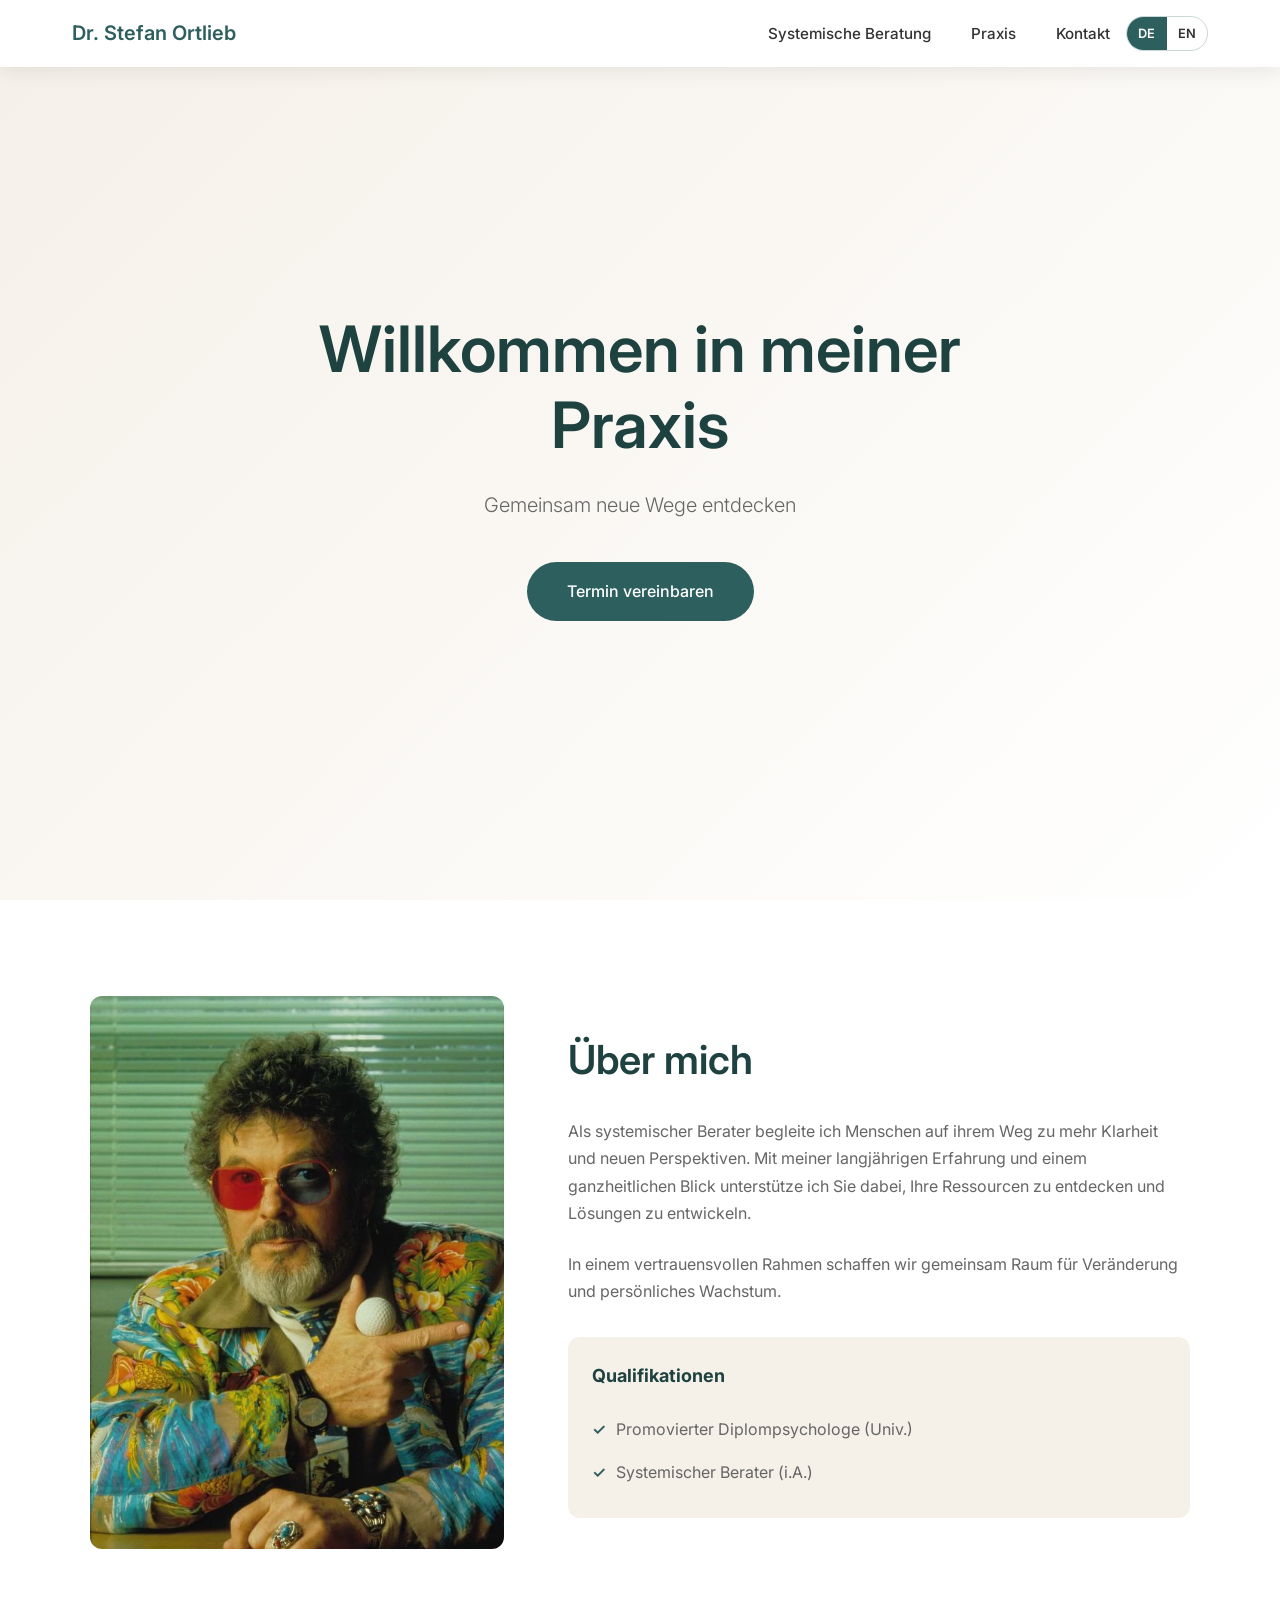
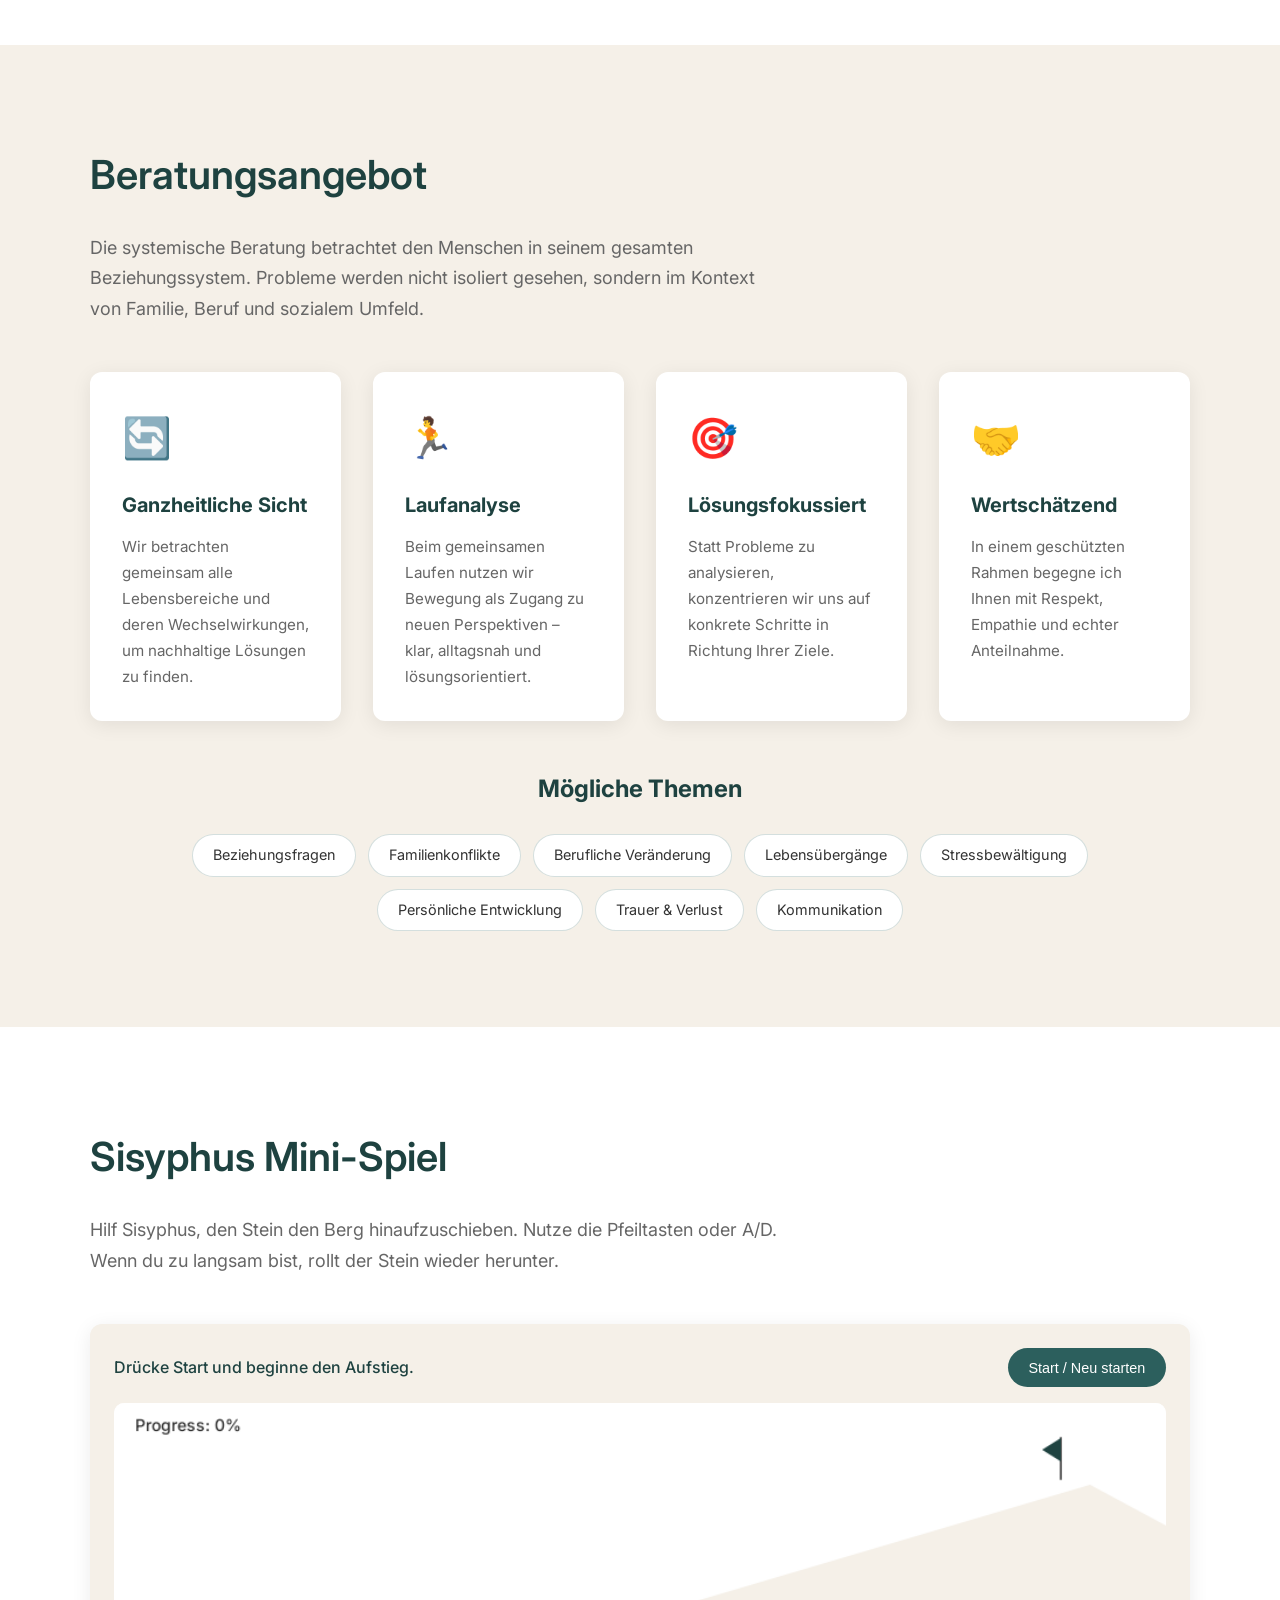
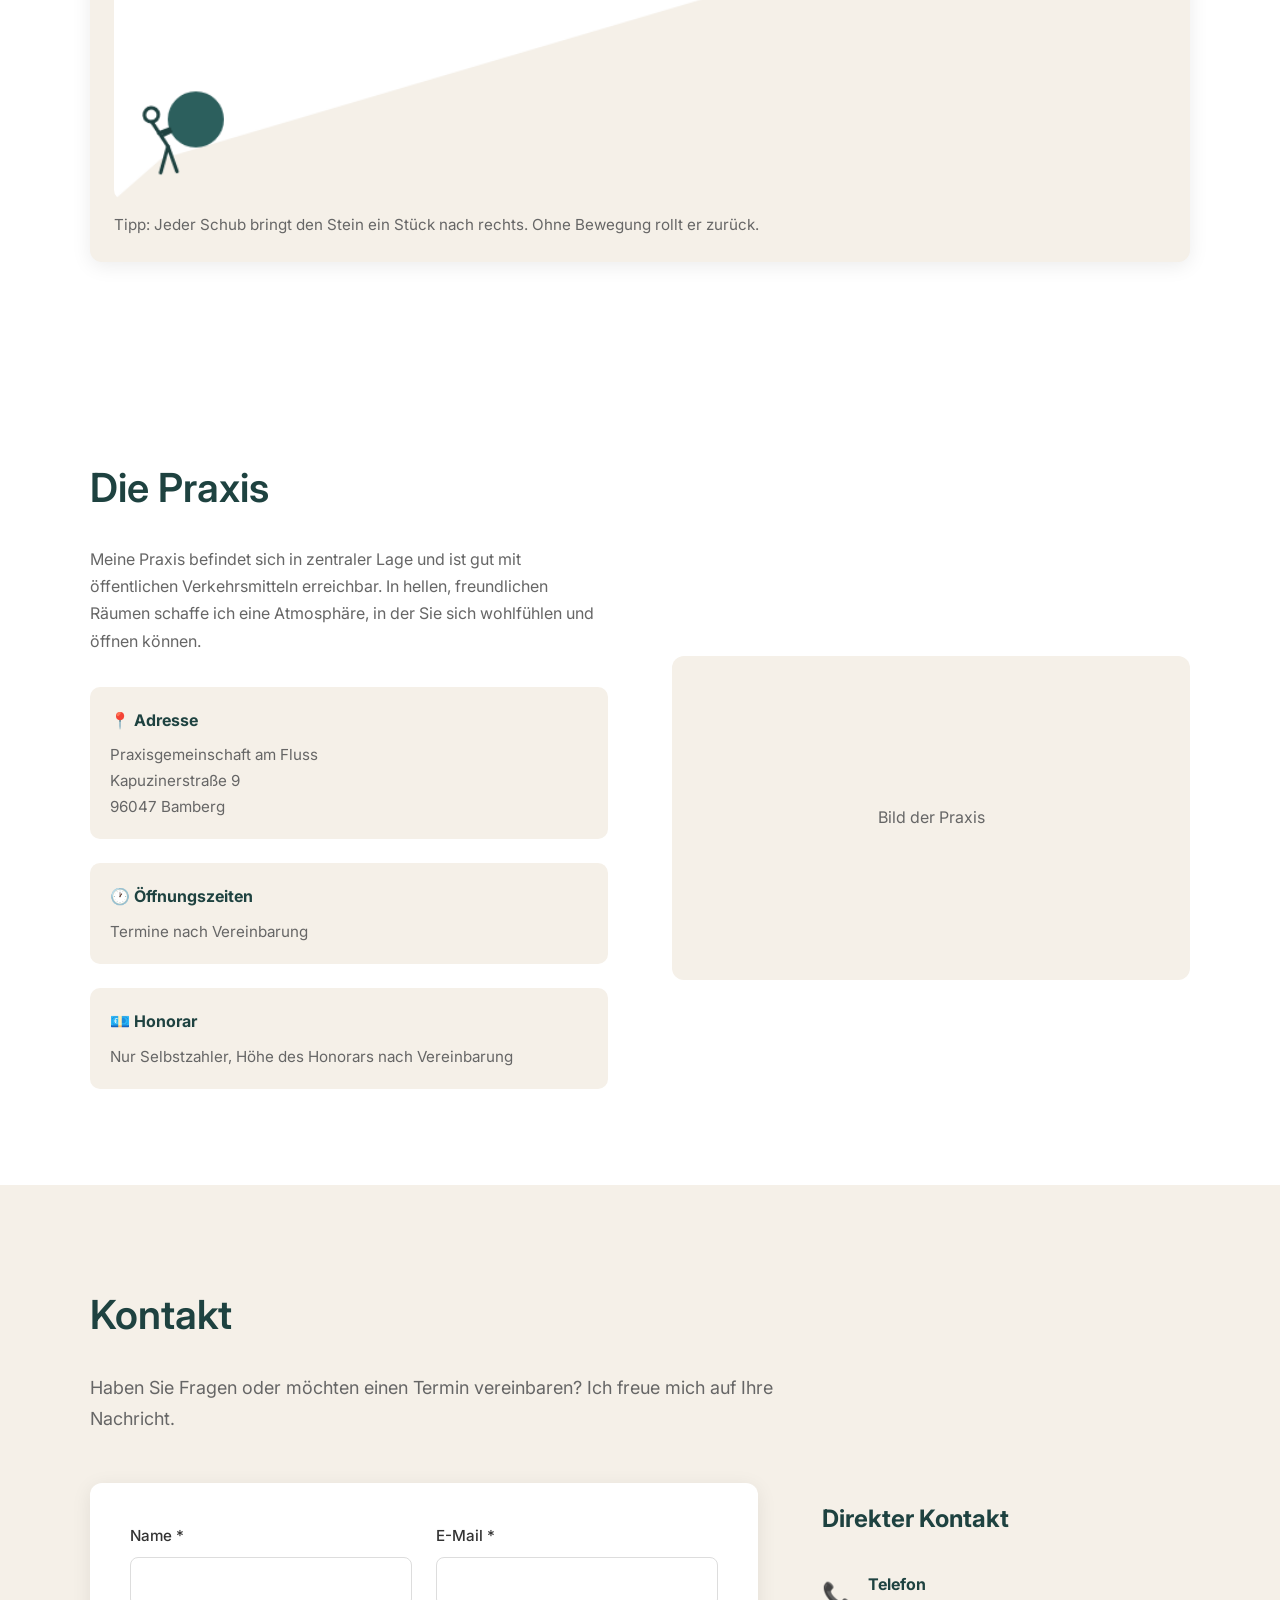
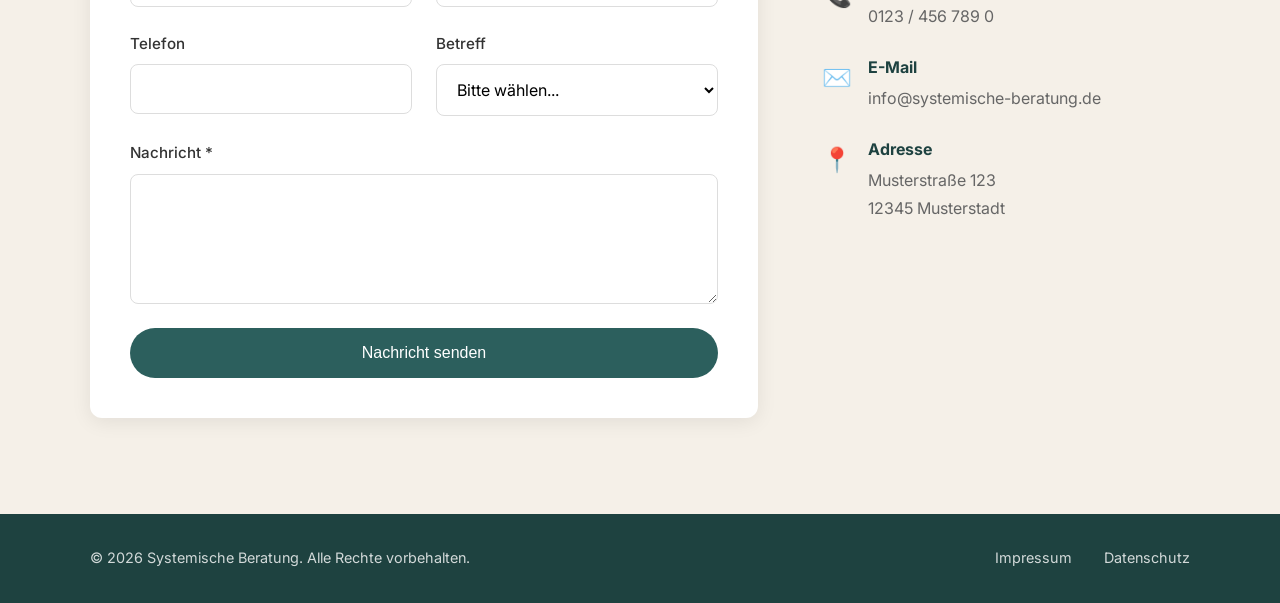
==== index.html @ 8848bfcb "first commit" ====
<!DOCTYPE html>
<html lang="de">
<head>
    <meta charset="UTF-8">
    <meta name="viewport" content="width=device-width, initial-scale=1.0">
    <title>Systemische Beratung | Ihr Weg zu neuen Perspektiven</title>
    <link rel="stylesheet" href="style.css">
    <link rel="preconnect" href="https://fonts.googleapis.com">
    <link rel="preconnect" href="https://fonts.gstatic.com" crossorigin>
    <link href="https://fonts.googleapis.com/css2?family=Inter:wght@300;400;500;600&display=swap" rel="stylesheet">
</head>
<body>
    <!-- Navigation -->
    <nav class="navbar">
        <div class="nav-container">
            <a href="#home" class="logo">Dr. Stefan Ortlieb</a>
            <div class="nav-actions">
                <ul class="nav-menu">
                    <li><a href="#therapieansatz">Systemische Beratung</a></li>
                    <li><a href="#praxis">Praxis</a></li>
                    <li><a href="#kontakt">Kontakt</a></li>
                </ul>
                <div class="lang-switch" aria-label="Sprachauswahl">
                    <a href="index.html" class="lang-link active" aria-current="page">DE</a>
                    <a href="index-en.html" class="lang-link">EN</a>
                </div>
                <button class="nav-toggle" aria-label="Menü öffnen">
                    <span></span>
                    <span></span>
                    <span></span>
                </button>
            </div>
        </div>
    </nav>

    <!-- Hero / Willkommen -->
    <section id="home" class="hero">
        <div class="hero-content">
            <h1>Willkommen in meiner Praxis</h1>
            <p class="hero-subtitle">Gemeinsam neue Wege entdecken</p>
            <a href="#kontakt" class="btn-primary">Termin vereinbaren</a>
        </div>
    </section>

    <!-- About Me -->
    <section id="about" class="section about">
        <div class="container">
            <div class="about-grid">
                <div class="about-image">
                    <img src="latest-2989235189.webp" alt="Porträt von Dr. Stefan Ortlieb" class="about-photo">
                </div>
                <div class="about-content">
                    <h2>Über mich</h2>
                    <p>Als systemischer Berater begleite ich Menschen auf ihrem Weg zu mehr Klarheit und neuen Perspektiven. Mit meiner langjährigen Erfahrung und einem ganzheitlichen Blick unterstütze ich Sie dabei, Ihre Ressourcen zu entdecken und Lösungen zu entwickeln.</p>
                    <p>In einem vertrauensvollen Rahmen schaffen wir gemeinsam Raum für Veränderung und persönliches Wachstum.</p>
                    <div class="qualifications">
                        <h3>Qualifikationen</h3>
                        <ul>
                            <li>Promovierter Diplompsychologe (Univ.)</li>
                            <li>Systemischer Berater (i.A.)</li>
                        </ul>
                    </div>
                </div>
            </div>
        </div>
    </section>

    <!-- Beratung -->
    <section id="therapieansatz" class="section therapie">
        <div class="container">
            <h2>Beratungsangebot</h2>
            <p class="section-intro">Die systemische Beratung betrachtet den Menschen in seinem gesamten Beziehungssystem. Probleme werden nicht isoliert gesehen, sondern im Kontext von Familie, Beruf und sozialem Umfeld.</p>
            
            <div class="approach-grid">
                <div class="approach-card">
                    <div class="card-icon">🔄</div>
                    <h3>Ganzheitliche Sicht</h3>
                    <p>Wir betrachten gemeinsam alle Lebensbereiche und deren Wechselwirkungen, um nachhaltige Lösungen zu finden.</p>
                </div>
                <div class="approach-card">
                    <div class="card-icon">🏃</div>
                    <h3>Laufanalyse</h3>
                    <p>Beim gemeinsamen Laufen nutzen wir Bewegung als Zugang zu neuen Perspektiven – klar, alltagsnah und lösungsorientiert.</p>
                </div>
                <div class="approach-card">
                    <div class="card-icon">🎯</div>
                    <h3>Lösungsfokussiert</h3>
                    <p>Statt Probleme zu analysieren, konzentrieren wir uns auf konkrete Schritte in Richtung Ihrer Ziele.</p>
                </div>
                <div class="approach-card">
                    <div class="card-icon">🤝</div>
                    <h3>Wertschätzend</h3>
                    <p>In einem geschützten Rahmen begegne ich Ihnen mit Respekt, Empathie und echter Anteilnahme.</p>
                </div>
            </div>

            <div class="topics">
                <h3>Mögliche Themen</h3>
                <div class="topic-tags">
                    <span class="tag">Beziehungsfragen</span>
                    <span class="tag">Familienkonflikte</span>
                    <span class="tag">Berufliche Veränderung</span>
                    <span class="tag">Lebensübergänge</span>
                    <span class="tag">Stressbewältigung</span>
                    <span class="tag">Persönliche Entwicklung</span>
                    <span class="tag">Trauer & Verlust</span>
                    <span class="tag">Kommunikation</span>
                </div>
            </div>
        </div>
    </section>

    <!-- Sisyphus Mini-Game -->
    <section id="sisyphus" class="section sisyphus-game">
        <div class="container">
            <h2>Sisyphus Mini-Spiel</h2>
            <p class="section-intro">Hilf Sisyphus, den Stein den Berg hinaufzuschieben. Nutze die Pfeiltasten oder A/D. Wenn du zu langsam bist, rollt der Stein wieder herunter.</p>

            <div class="game-shell" aria-live="polite">
                <div class="game-header">
                    <p class="game-status" id="gameStatus">Drücke Start und beginne den Aufstieg.</p>
                    <button type="button" class="btn-primary game-reset" id="gameResetBtn">Start / Neu starten</button>
                </div>
                <canvas id="sisyphusCanvas" width="900" height="340" role="img" aria-label="Sisyphus schiebt einen Stein einen Hügel hinauf"></canvas>
                <p class="game-help">Tipp: Jeder Schub bringt den Stein ein Stück nach rechts. Ohne Bewegung rollt er zurück.</p>
            </div>
        </div>
    </section>

    <!-- Praxis -->
    <section id="praxis" class="section praxis">
        <div class="container">
            <h2>Die Praxis</h2>
            <div class="praxis-grid">
                <div class="praxis-info">
                    <p>Meine Praxis befindet sich in zentraler Lage und ist gut mit öffentlichen Verkehrsmitteln erreichbar. In hellen, freundlichen Räumen schaffe ich eine Atmosphäre, in der Sie sich wohlfühlen und öffnen können.</p>
                    
                    <div class="praxis-details">
                        <div class="detail-item">
                            <h4>📍 Adresse</h4>
                            <p>Praxisgemeinschaft am Fluss<br>Kapuzinerstraße 9<br>96047 Bamberg</p>
                        </div>
                        <div class="detail-item">
                            <h4>🕐 Öffnungszeiten</h4>
                            <p>Termine nach Vereinbarung</p>
                        </div>
                        <div class="detail-item">
                            <h4>💶 Honorar</h4>
                            <p>Nur Selbstzahler, Höhe des Honorars nach Vereinbarung</p>
                        </div>
                    </div>
                </div>
                <div class="praxis-image">
                    <div class="image-placeholder large">
                        <span>Bild der Praxis</span>
                    </div>
                </div>
            </div>
        </div>
    </section>

    <!-- Kontakt -->
    <section id="kontakt" class="section kontakt">
        <div class="container">
            <h2>Kontakt</h2>
            <p class="section-intro">Haben Sie Fragen oder möchten einen Termin vereinbaren? Ich freue mich auf Ihre Nachricht.</p>
            
            <div class="kontakt-grid">
                <form class="contact-form" id="contactForm">
                    <div class="form-group">
                        <label for="name">Name *</label>
                        <input type="text" id="name" name="name" required>
                    </div>
                    <div class="form-group">
                        <label for="email">E-Mail *</label>
                        <input type="email" id="email" name="email" required>
                    </div>
                    <div class="form-group">
                        <label for="phone">Telefon</label>
                        <input type="tel" id="phone" name="phone">
                    </div>
                    <div class="form-group">
                        <label for="subject">Betreff</label>
                        <select id="subject" name="subject">
                            <option value="">Bitte wählen...</option>
                            <option value="termin">Terminanfrage</option>
                            <option value="info">Allgemeine Anfrage</option>
                            <option value="other">Sonstiges</option>
                        </select>
                    </div>
                    <div class="form-group full-width">
                        <label for="message">Nachricht *</label>
                        <textarea id="message" name="message" rows="5" required></textarea>
                    </div>
                    <div class="form-group full-width">
                        <button type="submit" class="btn-primary">Nachricht senden</button>
                    </div>
                </form>
                
                <div class="contact-info">
                    <h3>Direkter Kontakt</h3>
                    <div class="contact-item">
                        <span class="icon">📞</span>
                        <div>
                            <strong>Telefon</strong>
                            <p>0123 / 456 789 0</p>
                        </div>
                    </div>
                    <div class="contact-item">
                        <span class="icon">✉️</span>
                        <div>
                            <strong>E-Mail</strong>
                            <p>info@systemische-beratung.de</p>
                        </div>
                    </div>
                    <div class="contact-item">
                        <span class="icon">📍</span>
                        <div>
                            <strong>Adresse</strong>
                            <p>Musterstraße 123<br>12345 Musterstadt</p>
                        </div>
                    </div>
                </div>
            </div>
        </div>
    </section>

    <!-- Footer -->
    <footer class="footer">
        <div class="container">
            <div class="footer-content">
                <div>
                    <p>&copy; 2026 Systemische Beratung. Alle Rechte vorbehalten.</p>
                </div>
                <div class="footer-links">
                    <a href="#">Impressum</a>
                    <a href="#">Datenschutz</a>
                </div>
            </div>
        </div>
    </footer>

    <script src="script.js"></script>
</body>
</html>
---- style.css ----
/* Reset & Base Styles */
* {
    margin: 0;
    padding: 0;
    box-sizing: border-box;
}

:root {
    --primary: #2c5f5d;
    --primary-light: #3d7a77;
    --primary-dark: #1e4240;
    --secondary: #f5f0e8;
    --text: #333333;
    --text-light: #666666;
    --white: #ffffff;
    --shadow: 0 4px 20px rgba(0, 0, 0, 0.08);
    --shadow-hover: 0 8px 30px rgba(0, 0, 0, 0.12);
    --transition: all 0.3s ease;
}

html {
    scroll-behavior: smooth;
}

body {
    font-family: 'Inter', -apple-system, BlinkMacSystemFont, sans-serif;
    font-weight: 400;
    line-height: 1.7;
    color: var(--text);
    background-color: var(--white);
}

/* Navigation */
.navbar {
    position: fixed;
    top: 0;
    left: 0;
    right: 0;
    background: var(--white);
    box-shadow: var(--shadow);
    z-index: 1000;
    padding: 1rem 0;
}

.nav-container {
    max-width: 1200px;
    margin: 0 auto;
    padding: 0 2rem;
    display: flex;
    justify-content: space-between;
    align-items: center;
}

.nav-actions {
    display: flex;
    align-items: center;
    gap: 1rem;
}

.logo {
    font-size: 1.25rem;
    font-weight: 600;
    color: var(--primary);
    text-decoration: none;
}

.nav-menu {
    display: flex;
    list-style: none;
    gap: 2.5rem;
}

.lang-switch {
    display: inline-flex;
    border: 1px solid rgba(44, 95, 93, 0.25);
    border-radius: 999px;
    overflow: hidden;
}

.lang-link {
    text-decoration: none;
    color: var(--text);
    font-weight: 600;
    font-size: 0.8rem;
    padding: 0.35rem 0.7rem;
    transition: var(--transition);
}

.lang-link:hover {
    background: var(--secondary);
}

.lang-link.active {
    background: var(--primary);
    color: var(--white);
}

.nav-menu a {
    text-decoration: none;
    color: var(--text);
    font-weight: 500;
    font-size: 0.95rem;
    transition: var(--transition);
    position: relative;
}

.nav-menu a::after {
    content: '';
    position: absolute;
    bottom: -4px;
    left: 0;
    width: 0;
    height: 2px;
    background: var(--primary);
    transition: var(--transition);
}

.nav-menu a:hover {
    color: var(--primary);
}

.nav-menu a:hover::after {
    width: 100%;
}

.nav-toggle {
    display: none;
    flex-direction: column;
    gap: 5px;
    background: none;
    border: none;
    cursor: pointer;
    padding: 5px;
}

.nav-toggle span {
    display: block;
    width: 25px;
    height: 2px;
    background: var(--text);
    transition: var(--transition);
}

/* Hero Section */
.hero {
    min-height: 100vh;
    display: flex;
    align-items: center;
    justify-content: center;
    background: linear-gradient(135deg, var(--secondary) 0%, var(--white) 100%);
    padding: 6rem 2rem 4rem;
    text-align: center;
}

.hero-content {
    max-width: 700px;
}

.hero h1 {
    font-size: clamp(2.5rem, 5vw, 4rem);
    font-weight: 600;
    color: var(--primary-dark);
    margin-bottom: 1.5rem;
    line-height: 1.2;
}

.hero-subtitle {
    font-size: 1.25rem;
    color: var(--text-light);
    margin-bottom: 2.5rem;
    font-weight: 300;
}

.btn-primary {
    display: inline-block;
    background: var(--primary);
    color: var(--white);
    padding: 1rem 2.5rem;
    border-radius: 50px;
    text-decoration: none;
    font-weight: 500;
    font-size: 1rem;
    border: none;
    cursor: pointer;
    transition: var(--transition);
}

.btn-primary:hover {
    background: var(--primary-light);
    transform: translateY(-2px);
    box-shadow: var(--shadow-hover);
}

/* Sections */
.section {
    padding: 6rem 2rem;
}

.container {
    max-width: 1100px;
    margin: 0 auto;
}

.section h2 {
    font-size: 2.5rem;
    color: var(--primary-dark);
    margin-bottom: 1.5rem;
    font-weight: 600;
}

.section-intro {
    font-size: 1.125rem;
    color: var(--text-light);
    max-width: 700px;
    margin-bottom: 3rem;
}

/* About Section */
.about {
    background: var(--white);
}

.about-grid {
    display: grid;
    grid-template-columns: 1fr 1.5fr;
    gap: 4rem;
    align-items: center;
}

.image-placeholder {
    background: var(--secondary);
    border-radius: 12px;
    aspect-ratio: 3/4;
    display: flex;
    align-items: center;
    justify-content: center;
    color: var(--text-light);
    font-size: 1rem;
}

.image-placeholder.large {
    aspect-ratio: 16/10;
}

.about-photo {
    width: 100%;
    aspect-ratio: 3/4;
    object-fit: cover;
    border-radius: 12px;
    display: block;
}

.about-content p {
    margin-bottom: 1.5rem;
    color: var(--text-light);
}

.qualifications {
    margin-top: 2rem;
    padding: 1.5rem;
    background: var(--secondary);
    border-radius: 12px;
}

.qualifications h3 {
    font-size: 1.125rem;
    color: var(--primary-dark);
    margin-bottom: 1rem;
}

.qualifications ul {
    list-style: none;
}

.qualifications li {
    padding: 0.5rem 0;
    padding-left: 1.5rem;
    position: relative;
    color: var(--text-light);
}

.qualifications li::before {
    content: '✓';
    position: absolute;
    left: 0;
    color: var(--primary);
    font-weight: 600;
}

/* Therapie Section */
.therapie {
    background: var(--secondary);
}

.approach-grid {
    display: grid;
    grid-template-columns: repeat(auto-fit, minmax(240px, 1fr));
    gap: 2rem;
    margin-bottom: 3rem;
}

.approach-card {
    background: var(--white);
    padding: 2rem;
    border-radius: 12px;
    box-shadow: var(--shadow);
    transition: var(--transition);
}

.approach-card:hover {
    transform: translateY(-5px);
    box-shadow: var(--shadow-hover);
}

.card-icon {
    font-size: 2.5rem;
    margin-bottom: 1rem;
}

.approach-card h3 {
    font-size: 1.25rem;
    color: var(--primary-dark);
    margin-bottom: 0.75rem;
}

.approach-card p {
    color: var(--text-light);
    font-size: 0.95rem;
}

.topics {
    text-align: center;
    margin-top: 3rem;
}

.topics h3 {
    font-size: 1.5rem;
    color: var(--primary-dark);
    margin-bottom: 1.5rem;
}

.topic-tags {
    display: flex;
    flex-wrap: wrap;
    justify-content: center;
    gap: 0.75rem;
}

.tag {
    background: var(--white);
    color: var(--text);
    padding: 0.5rem 1.25rem;
    border-radius: 25px;
    font-size: 0.9rem;
    border: 1px solid rgba(44, 95, 93, 0.2);
    transition: var(--transition);
}

.tag:hover {
    background: var(--primary);
    color: var(--white);
    border-color: var(--primary);
}

/* Running & Therapie Section */
/* Praxis Section */
.praxis {
    background: var(--white);
}

.praxis-grid {
    display: grid;
    grid-template-columns: 1fr 1fr;
    gap: 4rem;
    align-items: center;
}

.praxis-info p {
    color: var(--text-light);
    margin-bottom: 2rem;
}

.praxis-details {
    display: flex;
    flex-direction: column;
    gap: 1.5rem;
}

.detail-item {
    padding: 1.25rem;
    background: var(--secondary);
    border-radius: 10px;
}

.detail-item h4 {
    font-size: 1rem;
    color: var(--primary-dark);
    margin-bottom: 0.5rem;
}

.detail-item p {
    margin: 0;
    font-size: 0.95rem;
}

/* Kontakt Section */
.kontakt {
    background: var(--secondary);
}

.kontakt-grid {
    display: grid;
    grid-template-columns: 1.5fr 1fr;
    gap: 4rem;
}

.contact-form {
    display: grid;
    grid-template-columns: 1fr 1fr;
    gap: 1.5rem;
    background: var(--white);
    padding: 2.5rem;
    border-radius: 12px;
    box-shadow: var(--shadow);
}

.form-group {
    display: flex;
    flex-direction: column;
}

.form-group.full-width {
    grid-column: span 2;
}

.form-group label {
    font-weight: 500;
    margin-bottom: 0.5rem;
    font-size: 0.95rem;
    color: var(--text);
}

.form-group input,
.form-group select,
.form-group textarea {
    padding: 0.875rem 1rem;
    border: 1px solid #ddd;
    border-radius: 8px;
    font-family: inherit;
    font-size: 1rem;
    transition: var(--transition);
    background: var(--white);
}

.form-group input:focus,
.form-group select:focus,
.form-group textarea:focus {
    outline: none;
    border-color: var(--primary);
    box-shadow: 0 0 0 3px rgba(44, 95, 93, 0.1);
}

.form-group textarea {
    resize: vertical;
    min-height: 120px;
}

.contact-info {
    padding-top: 1rem;
}

.contact-info h3 {
    font-size: 1.5rem;
    color: var(--primary-dark);
    margin-bottom: 2rem;
}

.contact-item {
    display: flex;
    gap: 1rem;
    margin-bottom: 1.5rem;
    align-items: flex-start;
}

.contact-item .icon {
    font-size: 1.5rem;
    padding-top: 0.25rem;
}

.contact-item strong {
    display: block;
    color: var(--primary-dark);
    margin-bottom: 0.25rem;
}

.contact-item p {
    margin: 0;
    color: var(--text-light);
}

/* Sisyphus Mini-Game */
.sisyphus-game {
    background: var(--white);
}

.game-shell {
    background: var(--secondary);
    border-radius: 12px;
    padding: 1.5rem;
    box-shadow: var(--shadow);
}

.game-header {
    display: flex;
    justify-content: space-between;
    align-items: center;
    gap: 1rem;
    margin-bottom: 1rem;
}

.game-status {
    color: var(--primary-dark);
    font-weight: 500;
}

.game-reset {
    padding: 0.7rem 1.3rem;
    font-size: 0.9rem;
    white-space: nowrap;
}

#sisyphusCanvas {
    display: block;
    width: 100%;
    height: auto;
    border-radius: 10px;
    background: linear-gradient(180deg, var(--white) 0%, var(--secondary) 100%);
}

.game-help {
    margin-top: 0.75rem;
    color: var(--text-light);
    font-size: 0.95rem;
}

/* Footer */
.footer {
    background: var(--primary-dark);
    color: var(--white);
    padding: 2rem;
}

.footer-content {
    display: flex;
    justify-content: space-between;
    align-items: center;
    max-width: 1100px;
    margin: 0 auto;
}

.footer-content p {
    opacity: 0.8;
    font-size: 0.9rem;
}

.footer-links {
    display: flex;
    gap: 2rem;
}

.footer-links a {
    color: var(--white);
    text-decoration: none;
    font-size: 0.9rem;
    opacity: 0.8;
    transition: var(--transition);
}

.footer-links a:hover {
    opacity: 1;
}

/* Mobile Responsive */
@media (max-width: 900px) {
    .about-grid,
    .praxis-grid,
    .kontakt-grid {
        grid-template-columns: 1fr;
        gap: 2.5rem;
    }

    .about-image {
        order: -1;
        max-width: 300px;
        margin: 0 auto;
    }

    .praxis-image {
        order: -1;
    }

}

@media (max-width: 768px) {
    .nav-container {
        padding: 0 1rem;
    }

    .nav-toggle {
        display: flex;
    }

    .nav-menu {
        position: fixed;
        top: 70px;
        left: 0;
        right: 0;
        background: var(--white);
        flex-direction: column;
        padding: 2rem;
        gap: 1.5rem;
        box-shadow: var(--shadow);
        transform: translateY(-150%);
        opacity: 0;
        transition: var(--transition);
    }

    .nav-actions {
        gap: 0.75rem;
    }

    .lang-link {
        padding: 0.3rem 0.55rem;
    }

    .nav-menu.active {
        transform: translateY(0);
        opacity: 1;
    }

    .section {
        padding: 4rem 1.5rem;
    }

    .section h2 {
        font-size: 2rem;
    }

    .contact-form {
        grid-template-columns: 1fr;
        padding: 1.5rem;
    }

    .form-group.full-width {
        grid-column: span 1;
    }

    .footer-content {
        flex-direction: column;
        gap: 1rem;
        text-align: center;
    }

    .approach-grid {
        grid-template-columns: 1fr;
    }

    .game-header {
        flex-direction: column;
        align-items: flex-start;
    }

    .game-reset {
        width: 100%;
        text-align: center;
    }
}

/* Animations */
@keyframes fadeIn {
    from {
        opacity: 0;
        transform: translateY(20px);
    }
    to {
        opacity: 1;
        transform: translateY(0);
    }
}

.hero-content {
    animation: fadeIn 1s ease-out;
}

/* Success Message */
.success-message {
    background: #d4edda;
    color: #155724;
    padding: 1rem;
    border-radius: 8px;
    text-align: center;
    grid-column: span 2;
}

@media (max-width: 768px) {
    .success-message {
        grid-column: span 1;
    }
}
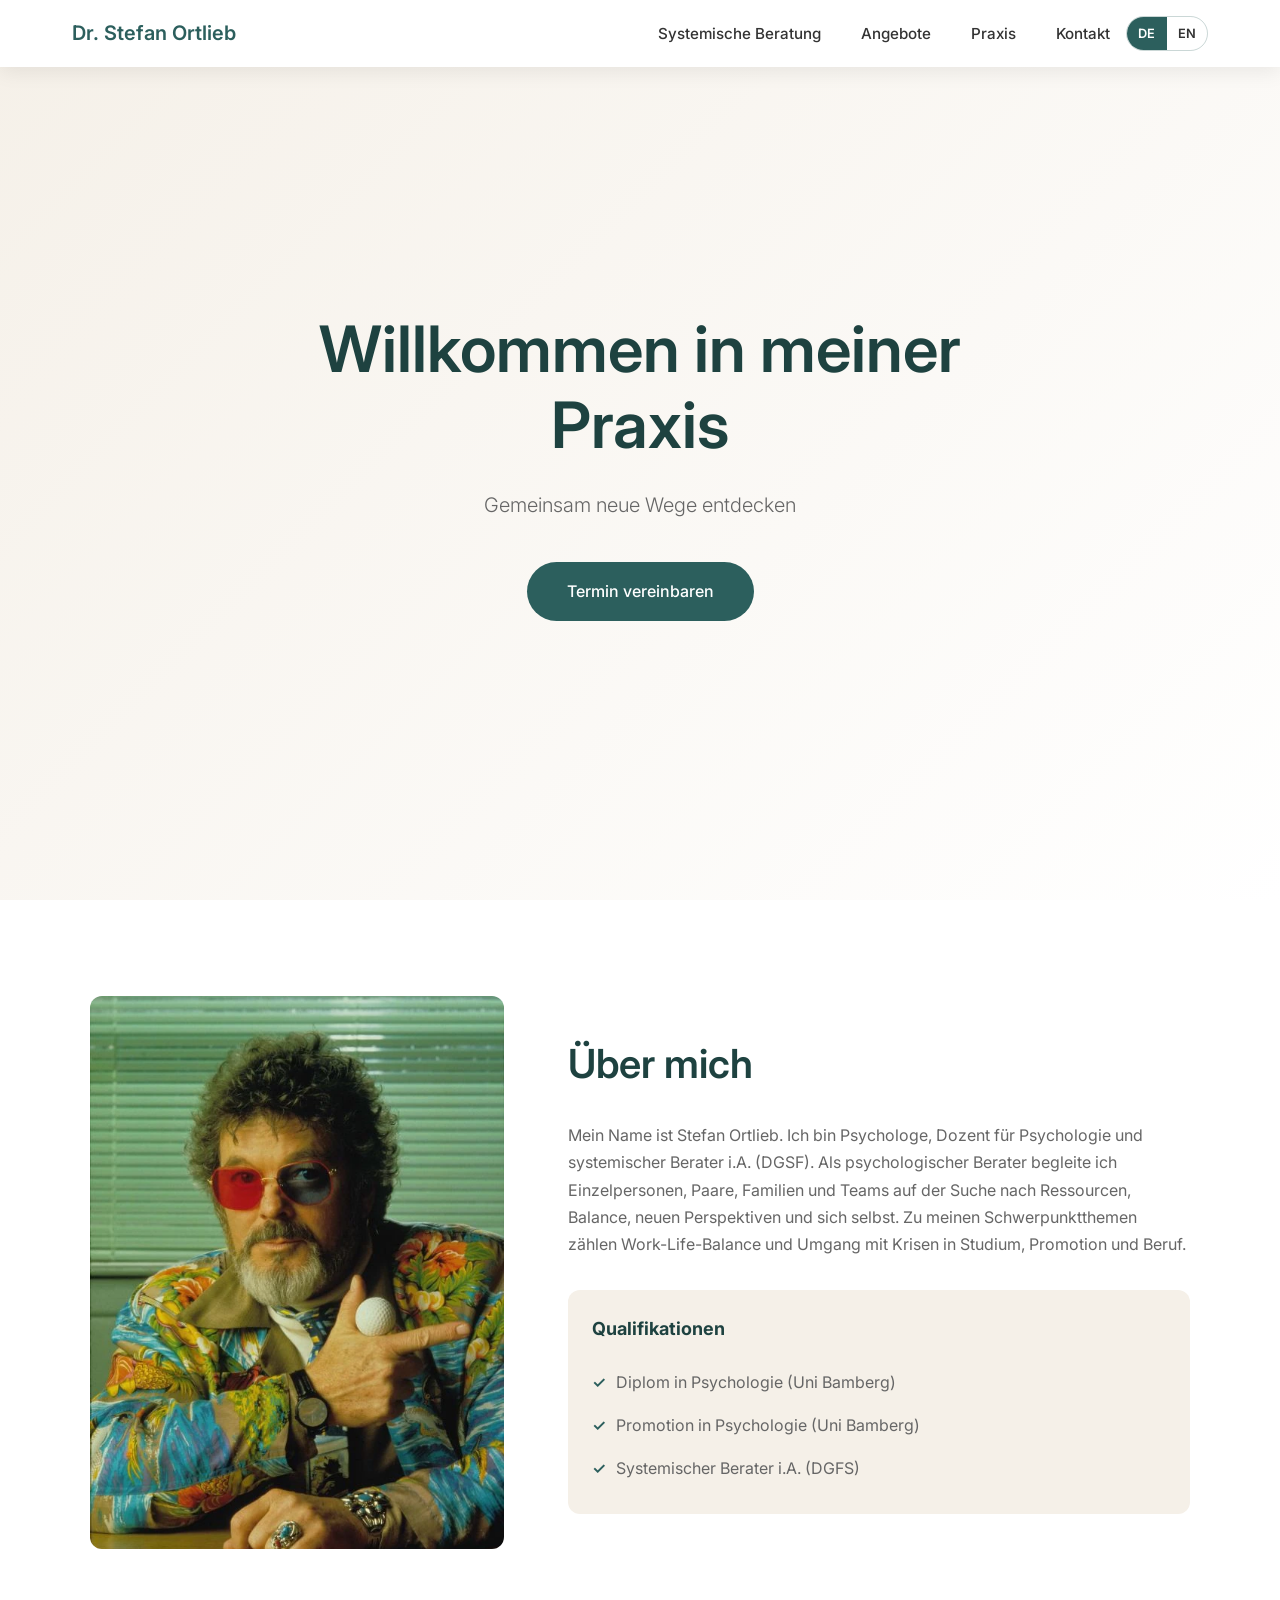
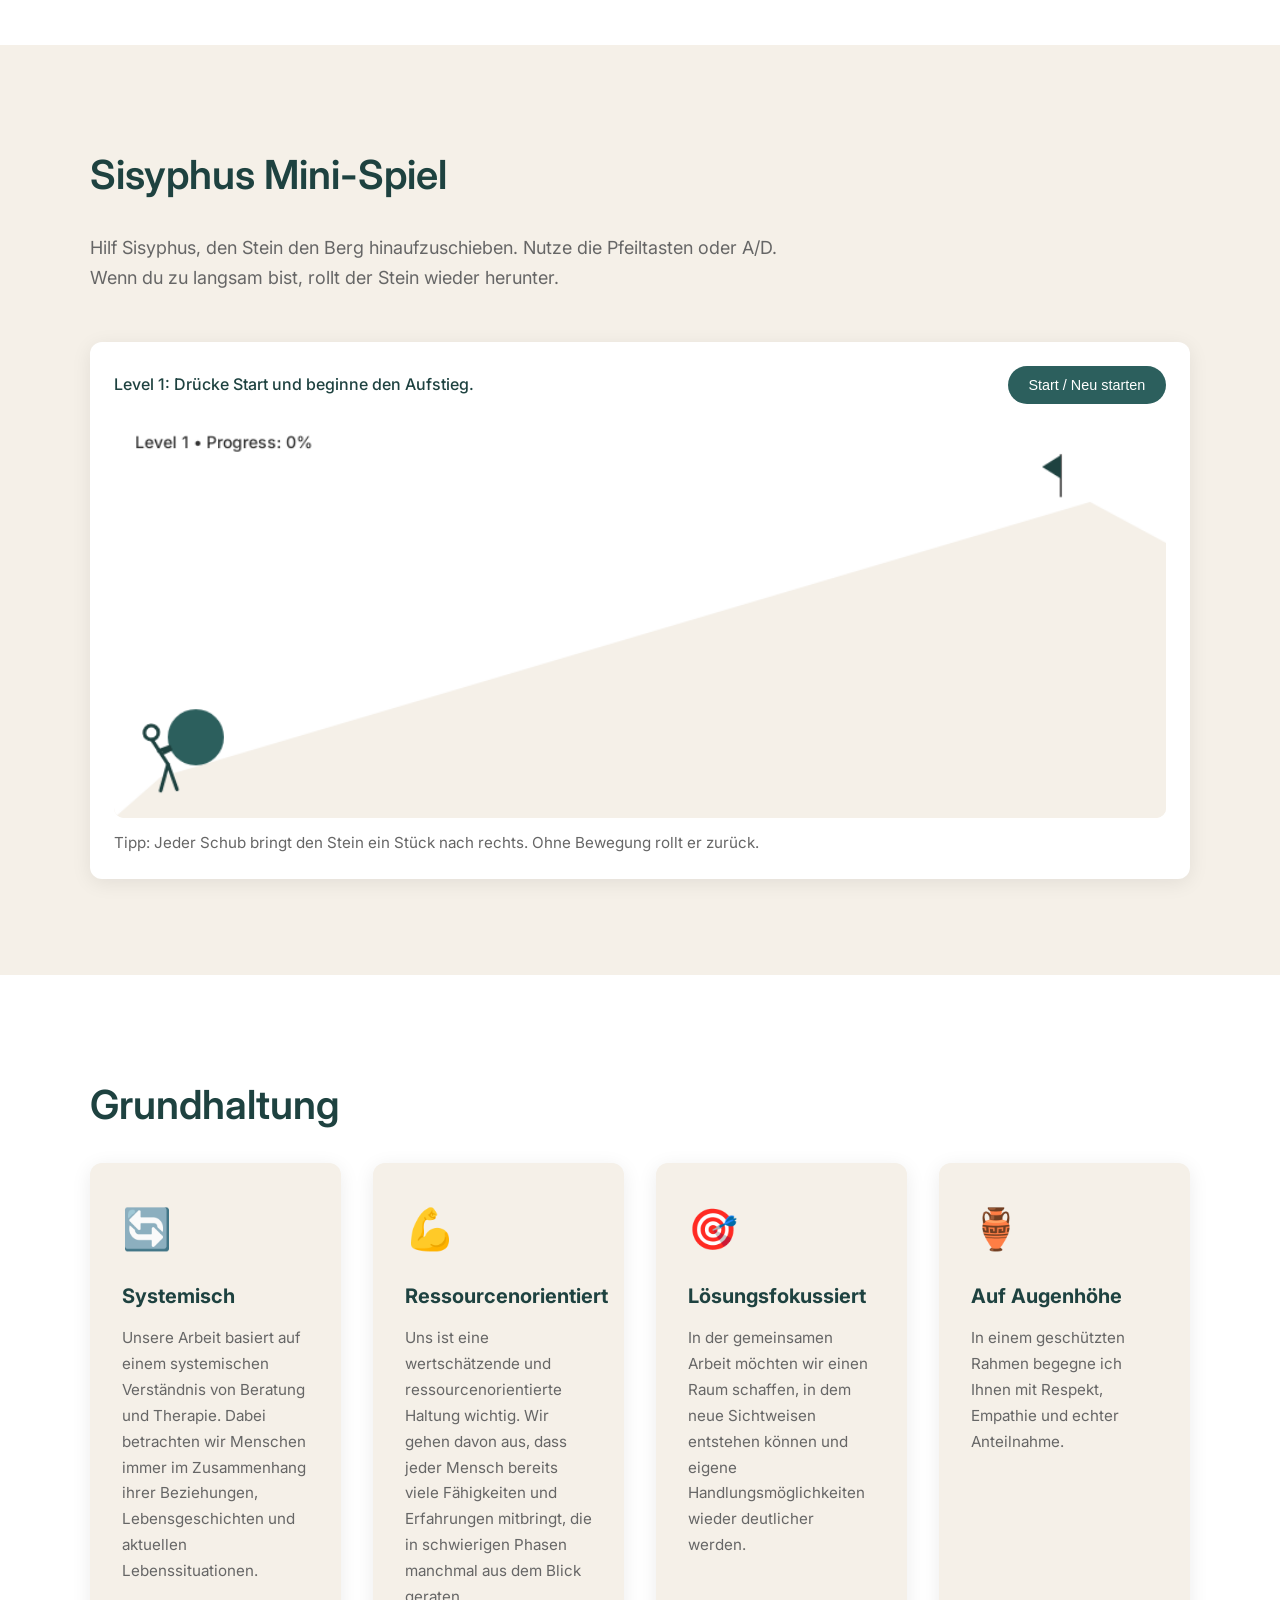
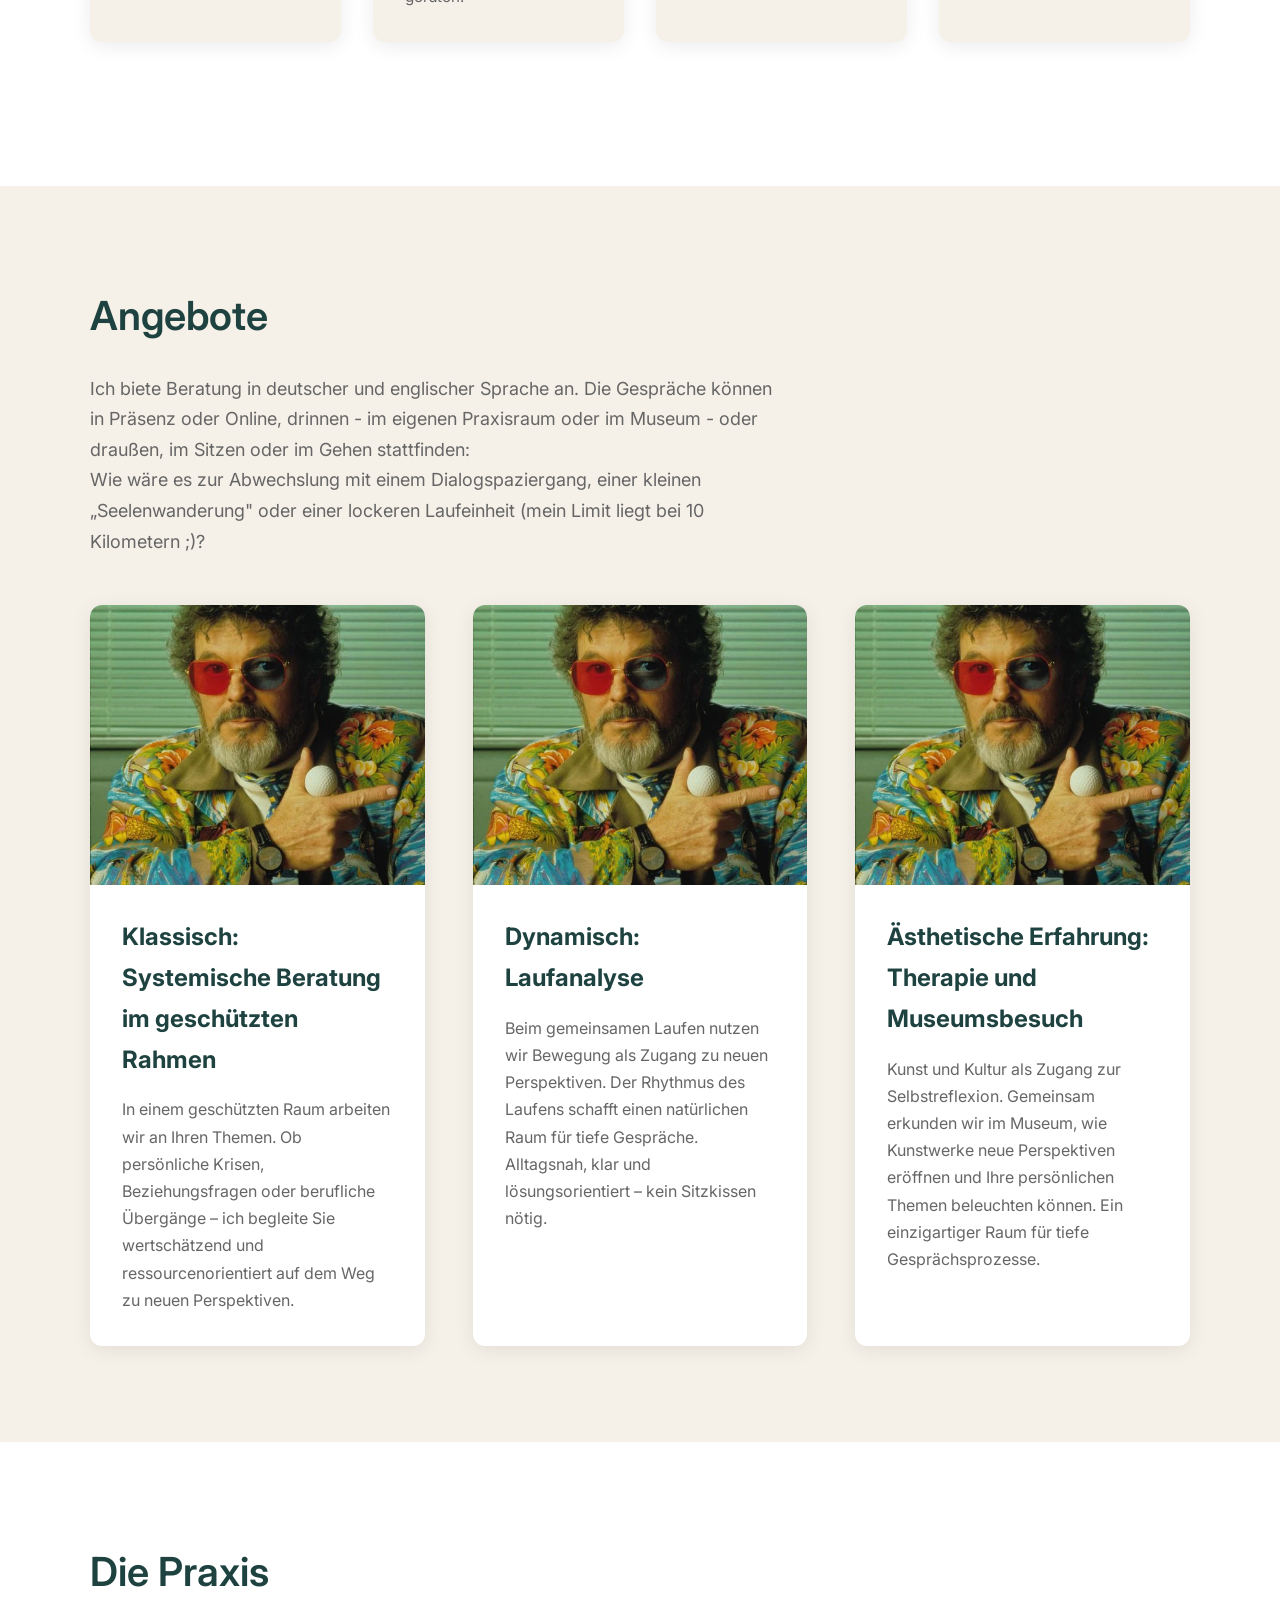
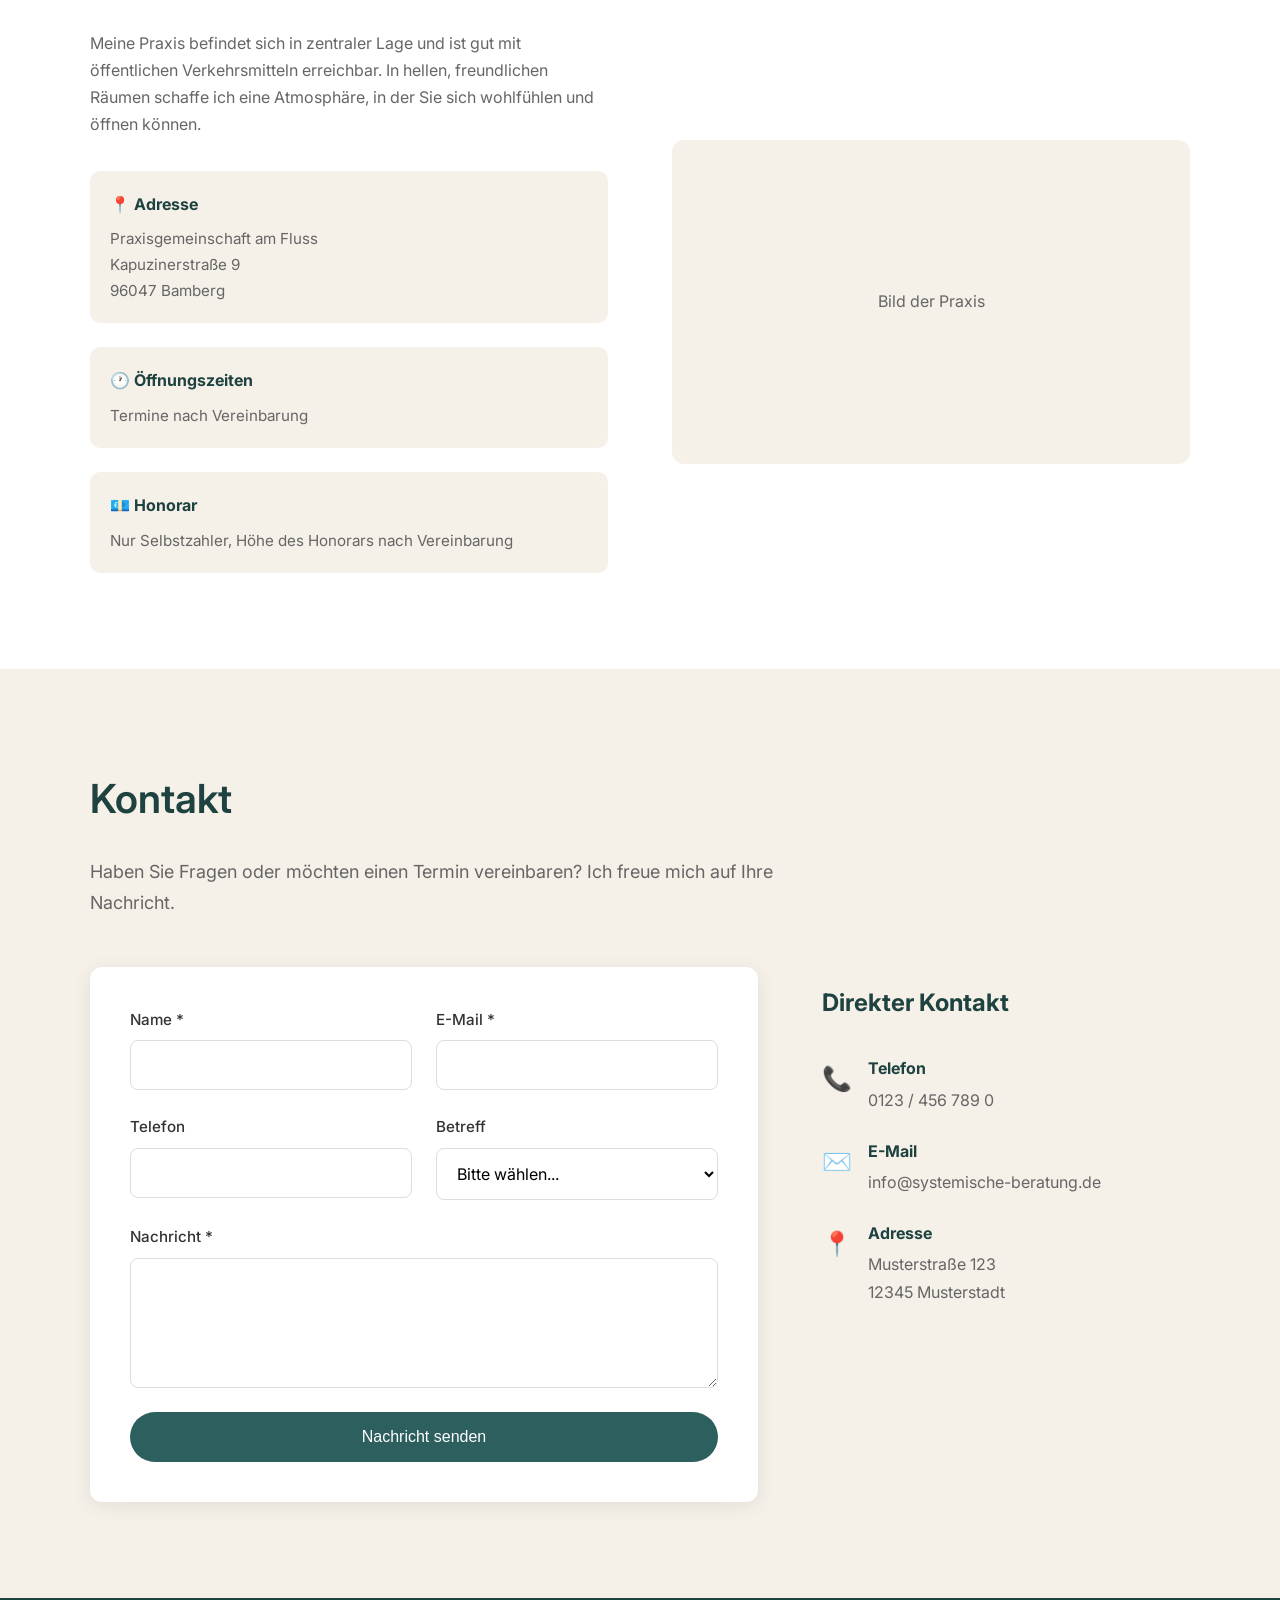
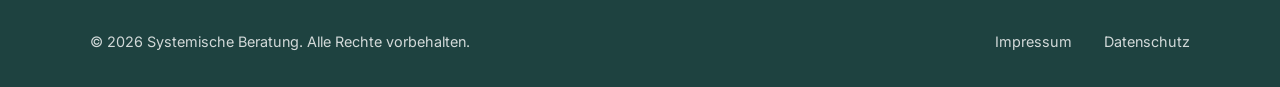
==== commit dafbe2cf: "Overhaul: Added new section, moved sections around, added personalized text, added second level to b" ====
--- a/index.html
+++ b/index.html
@@ -17,6 +17,7 @@
             <div class="nav-actions">
                 <ul class="nav-menu">
                     <li><a href="#therapieansatz">Systemische Beratung</a></li>
+                    <li><a href="#angebote">Angebote</a></li>
                     <li><a href="#praxis">Praxis</a></li>
                     <li><a href="#kontakt">Kontakt</a></li>
                 </ul>
@@ -51,60 +52,17 @@
                 </div>
                 <div class="about-content">
                     <h2>Über mich</h2>
-                    <p>Als systemischer Berater begleite ich Menschen auf ihrem Weg zu mehr Klarheit und neuen Perspektiven. Mit meiner langjährigen Erfahrung und einem ganzheitlichen Blick unterstütze ich Sie dabei, Ihre Ressourcen zu entdecken und Lösungen zu entwickeln.</p>
-                    <p>In einem vertrauensvollen Rahmen schaffen wir gemeinsam Raum für Veränderung und persönliches Wachstum.</p>
+                    <p>Mein Name ist Stefan Ortlieb. Ich bin Psychologe, Dozent für Psychologie und systemischer Berater i.A. (DGSF). 
+                    Als psychologischer Berater begleite ich Einzelpersonen, Paare, Familien und Teams auf der Suche nach Ressourcen, Balance, neuen Perspektiven und sich selbst. Zu meinen Schwerpunktthemen zählen Work-Life-Balance und Umgang mit Krisen in Studium, Promotion und Beruf.
+                    </p>
                     <div class="qualifications">
                         <h3>Qualifikationen</h3>
                         <ul>
-                            <li>Promovierter Diplompsychologe (Univ.)</li>
-                            <li>Systemischer Berater (i.A.)</li>
+                            <li>Diplom in Psychologie (Uni Bamberg)</li>
+                            <li>Promotion in Psychologie (Uni Bamberg)</li>
+                            <li>Systemischer Berater i.A. (DGFS)</li>
                         </ul>
                     </div>
-                </div>
-            </div>
-        </div>
-    </section>
-
-    <!-- Beratung -->
-    <section id="therapieansatz" class="section therapie">
-        <div class="container">
-            <h2>Beratungsangebot</h2>
-            <p class="section-intro">Die systemische Beratung betrachtet den Menschen in seinem gesamten Beziehungssystem. Probleme werden nicht isoliert gesehen, sondern im Kontext von Familie, Beruf und sozialem Umfeld.</p>
-            
-            <div class="approach-grid">
-                <div class="approach-card">
-                    <div class="card-icon">🔄</div>
-                    <h3>Ganzheitliche Sicht</h3>
-                    <p>Wir betrachten gemeinsam alle Lebensbereiche und deren Wechselwirkungen, um nachhaltige Lösungen zu finden.</p>
-                </div>
-                <div class="approach-card">
-                    <div class="card-icon">🏃</div>
-                    <h3>Laufanalyse</h3>
-                    <p>Beim gemeinsamen Laufen nutzen wir Bewegung als Zugang zu neuen Perspektiven – klar, alltagsnah und lösungsorientiert.</p>
-                </div>
-                <div class="approach-card">
-                    <div class="card-icon">🎯</div>
-                    <h3>Lösungsfokussiert</h3>
-                    <p>Statt Probleme zu analysieren, konzentrieren wir uns auf konkrete Schritte in Richtung Ihrer Ziele.</p>
-                </div>
-                <div class="approach-card">
-                    <div class="card-icon">🤝</div>
-                    <h3>Wertschätzend</h3>
-                    <p>In einem geschützten Rahmen begegne ich Ihnen mit Respekt, Empathie und echter Anteilnahme.</p>
-                </div>
-            </div>
-
-            <div class="topics">
-                <h3>Mögliche Themen</h3>
-                <div class="topic-tags">
-                    <span class="tag">Beziehungsfragen</span>
-                    <span class="tag">Familienkonflikte</span>
-                    <span class="tag">Berufliche Veränderung</span>
-                    <span class="tag">Lebensübergänge</span>
-                    <span class="tag">Stressbewältigung</span>
-                    <span class="tag">Persönliche Entwicklung</span>
-                    <span class="tag">Trauer & Verlust</span>
-                    <span class="tag">Kommunikation</span>
                 </div>
             </div>
         </div>
@@ -122,7 +80,80 @@
                     <button type="button" class="btn-primary game-reset" id="gameResetBtn">Start / Neu starten</button>
                 </div>
                 <canvas id="sisyphusCanvas" width="900" height="340" role="img" aria-label="Sisyphus schiebt einen Stein einen Hügel hinauf"></canvas>
+                <div class="game-overlay" id="roundOverlay" aria-hidden="true">
+                    <p>Brauchen Sie Hilfe?</p>
+                    <button type="button" class="btn-primary game-overlay-action" id="level2Btn">Level 2</button>
+                </div>
                 <p class="game-help">Tipp: Jeder Schub bringt den Stein ein Stück nach rechts. Ohne Bewegung rollt er zurück.</p>
+            </div>
+        </div>
+    </section>
+
+    <!-- Beratung -->
+    <section id="therapieansatz" class="section therapie">
+        <div class="container">
+            <h2>Grundhaltung</h2>
+            <div class="approach-grid">
+                <div class="approach-card">
+                    <div class="card-icon">🔄</div>
+                    <h3>Systemisch</h3>
+                    <p>Unsere Arbeit basiert auf einem systemischen Verständnis von Beratung und Therapie. Dabei betrachten wir Menschen immer im Zusammenhang ihrer Beziehungen, Lebensgeschichten und aktuellen Lebenssituationen.</p>
+                </div>
+                <div class="approach-card">
+                    <div class="card-icon">💪</div>
+                    <h3>Ressourcenorientiert</h3>
+                    <p>Uns ist eine wertschätzende und ressourcenorientierte Haltung wichtig. Wir gehen davon aus, dass jeder Mensch bereits viele Fähigkeiten und Erfahrungen mitbringt, die in schwierigen Phasen manchmal aus dem Blick geraten.</p>
+                </div>
+                <div class="approach-card">
+                    <div class="card-icon">🎯</div>
+                    <h3>Lösungsfokussiert</h3>
+                    <p>In der gemeinsamen Arbeit möchten wir einen Raum schaffen, in dem neue Sichtweisen entstehen können und eigene Handlungsmöglichkeiten wieder deutlicher werden.</p>
+                </div>
+                <div class="approach-card">
+                    <div class="card-icon">🏺</div>
+                    <h3>Auf Augenhöhe</h3>
+                    <p>In einem geschützten Rahmen begegne ich Ihnen mit Respekt, Empathie und echter Anteilnahme.</p>
+                </div>
+            </div>
+        </div>
+    </section>
+
+    <!-- Angebote -->
+    <section id="angebote" class="section angebote">
+        <div class="container">
+            <h2>Angebote</h2>
+            <p class="section-intro">Ich biete Beratung in deutscher und englischer Sprache an. Die Gespräche können in Präsenz oder Online, drinnen - im eigenen Praxisraum oder im Museum - oder draußen, im Sitzen oder im Gehen stattfinden:<br>Wie wäre es zur Abwechslung mit einem Dialogspaziergang, einer kleinen „Seelenwanderung" oder einer lockeren Laufeinheit (mein Limit liegt bei 10 Kilometern ;)?</p>
+            
+            <div class="offers-grid">
+                <div class="offer-card">
+                    <div class="offer-image">
+                        <img src="latest-2989235189.webp" alt="Systemische Beratung" class="offer-photo">
+                    </div>
+                    <div class="offer-content">
+                        <h3>Klassisch: Systemische Beratung im geschützten Rahmen</h3>
+                        <p>In einem geschützten Raum arbeiten wir an Ihren Themen. Ob persönliche Krisen, Beziehungsfragen oder berufliche Übergänge – ich begleite Sie wertschätzend und ressourcenorientiert auf dem Weg zu neuen Perspektiven.</p>
+                    </div>
+                </div>
+
+                <div class="offer-card">
+                    <div class="offer-image">
+                        <img src="latest-2989235189.webp" alt="Laufanalyse" class="offer-photo">
+                    </div>
+                    <div class="offer-content">
+                        <h3>Dynamisch: Laufanalyse</h3>
+                        <p>Beim gemeinsamen Laufen nutzen wir Bewegung als Zugang zu neuen Perspektiven. Der Rhythmus des Laufens schafft einen natürlichen Raum für tiefe Gespräche. Alltagsnah, klar und lösungsorientiert – kein Sitzkissen nötig.</p>
+                    </div>
+                </div>
+
+                <div class="offer-card">
+                    <div class="offer-image">
+                        <img src="latest-2989235189.webp" alt="Ästhetische Erfahrung" class="offer-photo">
+                    </div>
+                    <div class="offer-content">
+                        <h3>Ästhetische Erfahrung: Therapie und Museumsbesuch</h3>
+                        <p>Kunst und Kultur als Zugang zur Selbstreflexion. Gemeinsam erkunden wir im Museum, wie Kunstwerke neue Perspektiven eröffnen und Ihre persönlichen Themen beleuchten können. Ein einzigartiger Raum für tiefe Gesprächsprozesse.</p>
+                    </div>
+                </div>
             </div>
         </div>
     </section>
--- a/style.css
+++ b/style.css
@@ -289,7 +289,12 @@
 
 /* Therapie Section */
 .therapie {
-    background: var(--secondary);
+    background: var(--white);
+}
+
+.therapie .section-intro {
+    max-width: none;
+    width: 87.5%;
 }
 
 .approach-grid {
@@ -300,7 +305,7 @@
 }
 
 .approach-card {
-    background: var(--white);
+    background: var(--secondary);
     padding: 2rem;
     border-radius: 12px;
     box-shadow: var(--shadow);
@@ -326,24 +331,6 @@
 .approach-card p {
     color: var(--text-light);
     font-size: 0.95rem;
-}
-
-.topics {
-    text-align: center;
-    margin-top: 3rem;
-}
-
-.topics h3 {
-    font-size: 1.5rem;
-    color: var(--primary-dark);
-    margin-bottom: 1.5rem;
-}
-
-.topic-tags {
-    display: flex;
-    flex-wrap: wrap;
-    justify-content: center;
-    gap: 0.75rem;
 }
 
 .tag {
@@ -362,7 +349,64 @@
     border-color: var(--primary);
 }
 
-/* Running & Therapie Section */
+/* Angebote Section */
+.angebote {
+    background: var(--secondary);
+}
+
+.offers-grid {
+    display: grid;
+    grid-template-columns: repeat(auto-fit, minmax(300px, 1fr));
+    gap: 3rem;
+    margin-top: 3rem;
+}
+
+.offer-card {
+    background: var(--white);
+    border-radius: 12px;
+    overflow: hidden;
+    box-shadow: var(--shadow);
+    transition: var(--transition);
+    display: flex;
+    flex-direction: column;
+}
+
+.offer-card:hover {
+    transform: translateY(-8px);
+    box-shadow: var(--shadow-hover);
+}
+
+.offer-image {
+    width: 100%;
+    height: 280px;
+    overflow: hidden;
+    background: var(--secondary);
+}
+
+.offer-photo {
+    width: 100%;
+    height: 100%;
+    object-fit: cover;
+    display: block;
+}
+
+.offer-content {
+    padding: 2rem;
+    flex-grow: 1;
+}
+
+.offer-content h3 {
+    font-size: 1.5rem;
+    color: var(--primary-dark);
+    margin-bottom: 1rem;
+}
+
+.offer-content p {
+    color: var(--text-light);
+    line-height: 1.7;
+    margin: 0;
+}
+
 /* Praxis Section */
 .praxis {
     background: var(--white);
@@ -500,11 +544,12 @@
 
 /* Sisyphus Mini-Game */
 .sisyphus-game {
-    background: var(--white);
+    background: var(--secondary);
 }
 
 .game-shell {
-    background: var(--secondary);
+    position: relative;
+    background: var(--white);
     border-radius: 12px;
     padding: 1.5rem;
     box-shadow: var(--shadow);
@@ -535,6 +580,41 @@
     height: auto;
     border-radius: 10px;
     background: linear-gradient(180deg, var(--white) 0%, var(--secondary) 100%);
+}
+
+.game-overlay {
+    position: absolute;
+    inset: 0;
+    display: flex;
+    flex-direction: column;
+    align-items: center;
+    justify-content: center;
+    gap: 1rem;
+    padding: 1.5rem;
+    border-radius: 12px;
+    background: rgba(30, 66, 64, 0.72);
+    color: var(--white);
+    font-size: clamp(1.6rem, 4vw, 2.4rem);
+    font-weight: 600;
+    letter-spacing: 0.01em;
+    opacity: 0;
+    pointer-events: none;
+    transition: opacity 0.3s ease;
+}
+
+.game-overlay.visible {
+    opacity: 1;
+    pointer-events: auto;
+}
+
+.game-overlay p {
+    margin: 0;
+    text-align: center;
+}
+
+.game-overlay-action {
+    padding: 0.65rem 1.6rem;
+    font-size: 0.95rem;
 }
 
 .game-help {
@@ -599,6 +679,10 @@
         order: -1;
     }
 
+    .offers-grid {
+        grid-template-columns: 1fr;
+        gap: 2.5rem;
+    }
 }
 
 @media (max-width: 768px) {
@@ -665,6 +749,10 @@
         grid-template-columns: 1fr;
     }
 
+    .therapie .section-intro {
+        width: 100%;
+    }
+
     .game-header {
         flex-direction: column;
         align-items: flex-start;
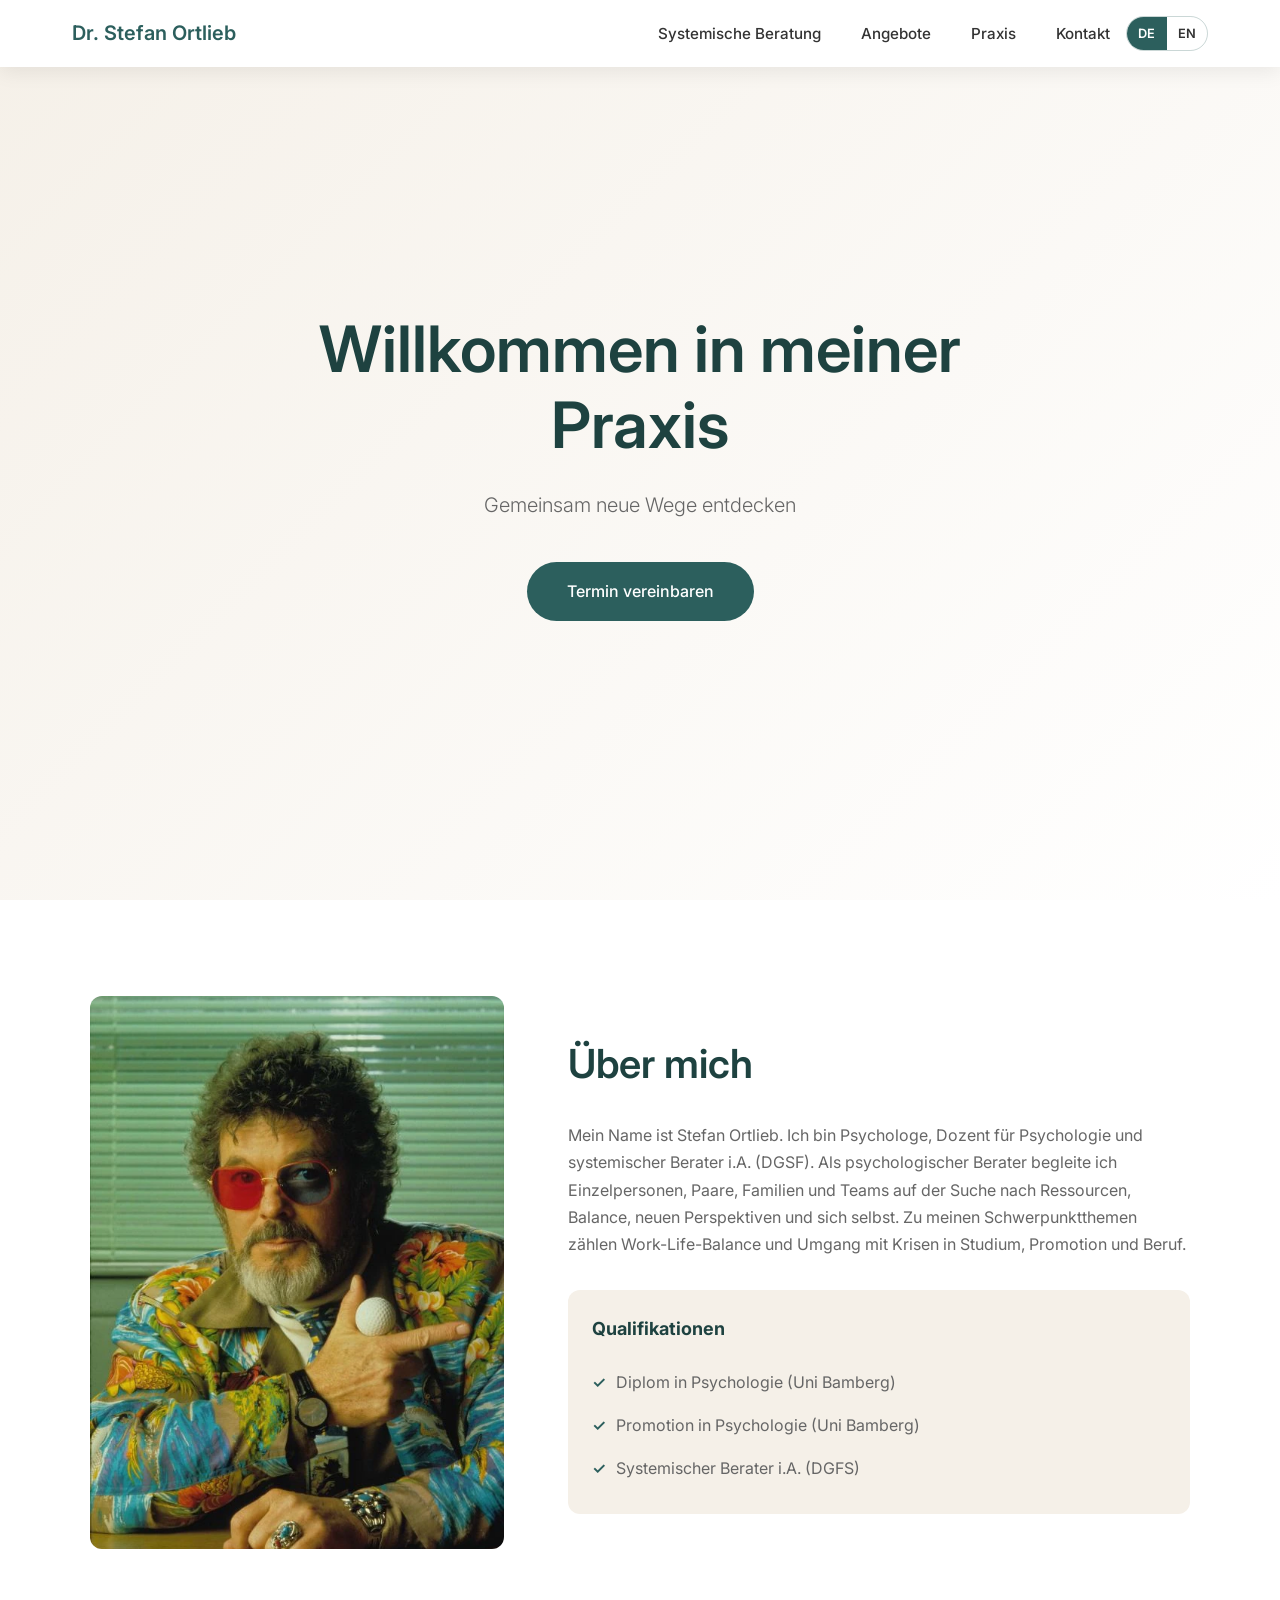
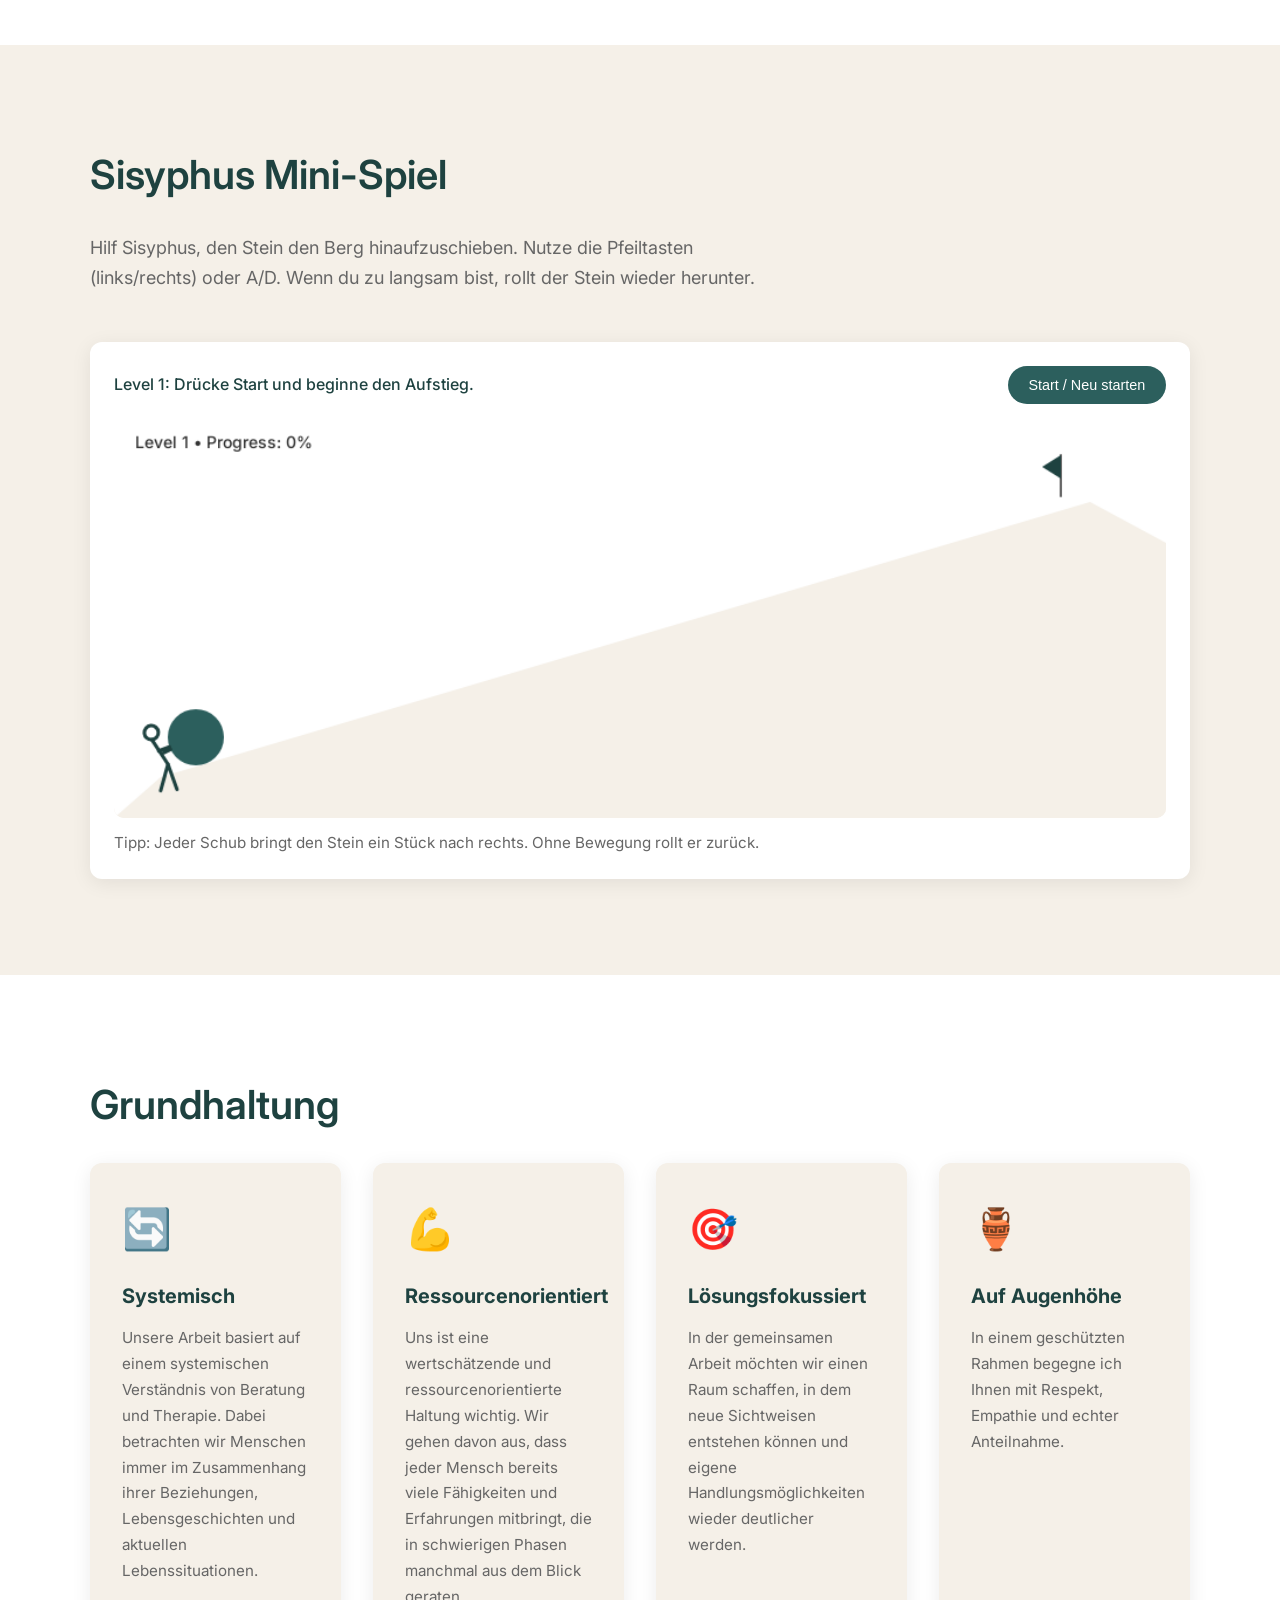
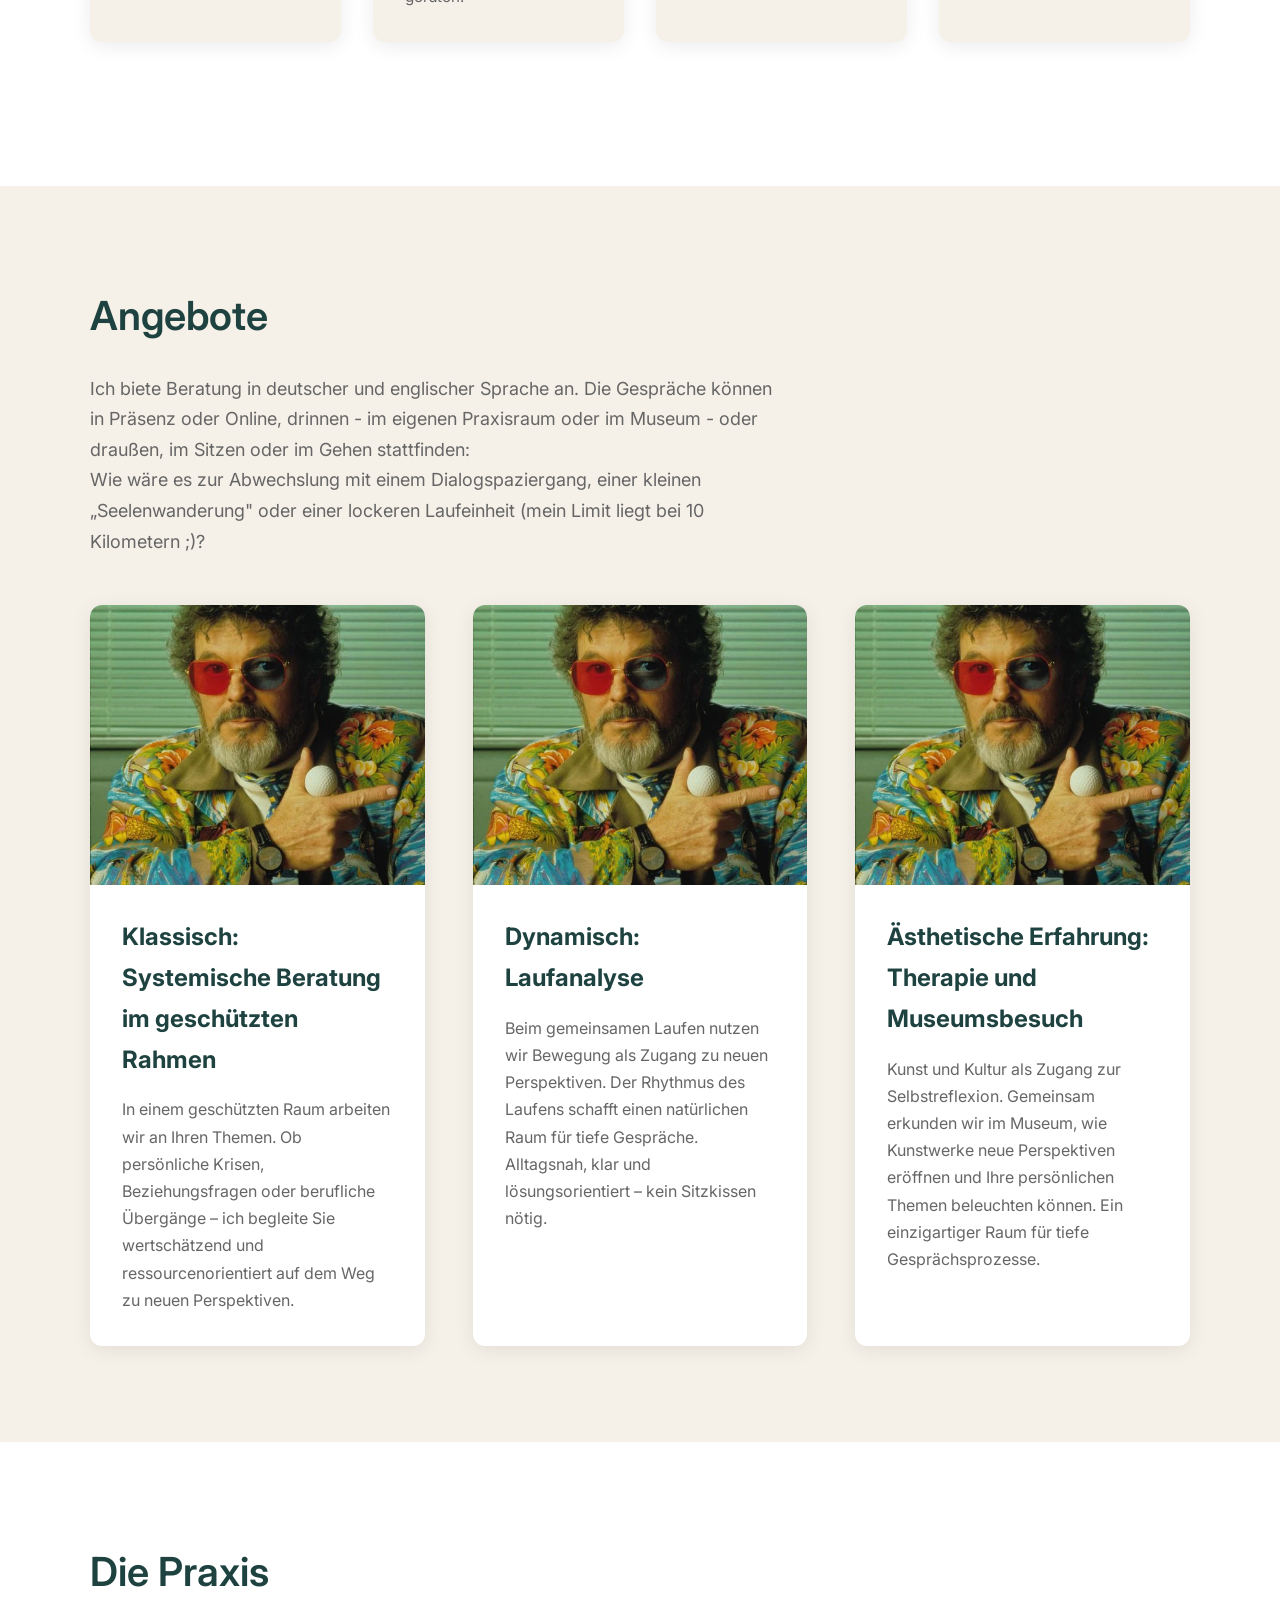
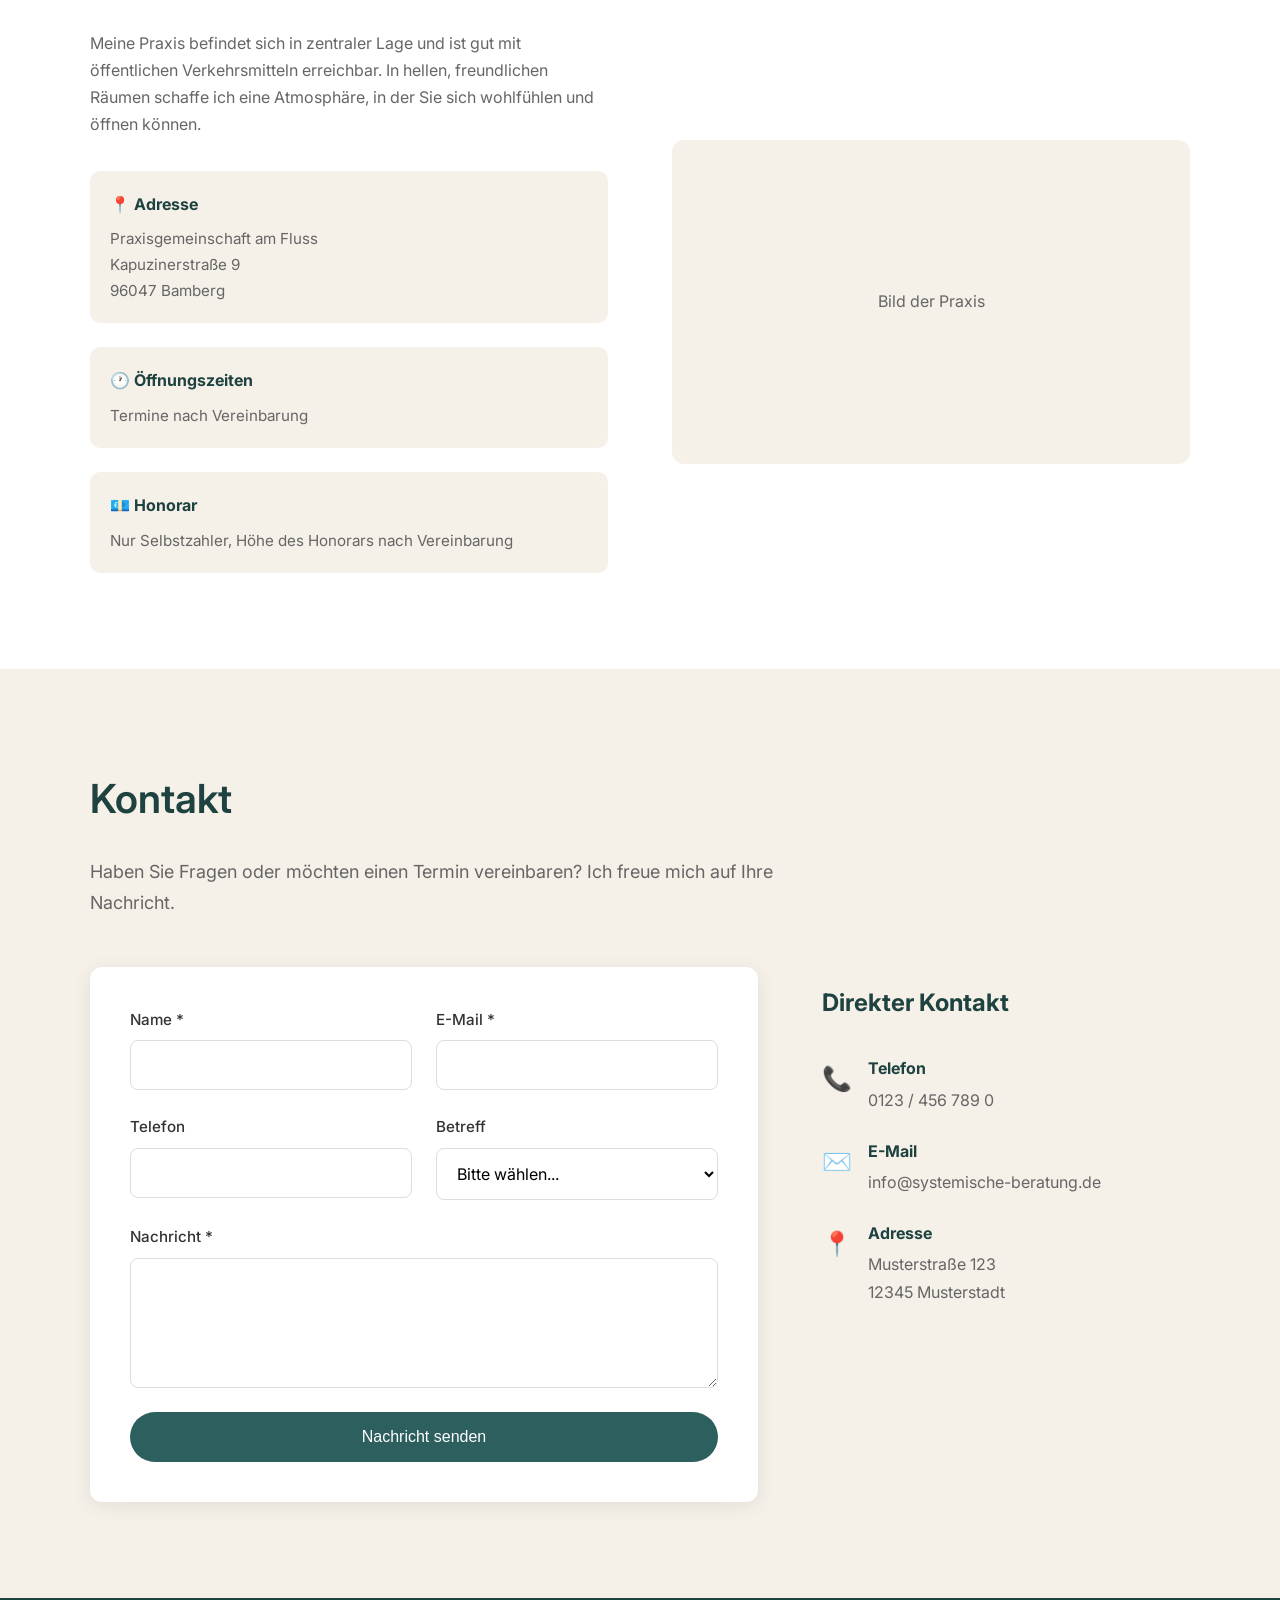
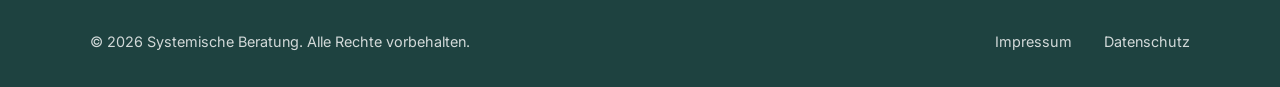
==== commit 2b06c5a0: "Adjusted arrow key use for browser game" ====
--- a/index.html
+++ b/index.html
@@ -72,7 +72,7 @@
     <section id="sisyphus" class="section sisyphus-game">
         <div class="container">
             <h2>Sisyphus Mini-Spiel</h2>
-            <p class="section-intro">Hilf Sisyphus, den Stein den Berg hinaufzuschieben. Nutze die Pfeiltasten oder A/D. Wenn du zu langsam bist, rollt der Stein wieder herunter.</p>
+            <p class="section-intro">Hilf Sisyphus, den Stein den Berg hinaufzuschieben. Nutze die Pfeiltasten (links/rechts) oder A/D. Wenn du zu langsam bist, rollt der Stein wieder herunter.</p>
 
             <div class="game-shell" aria-live="polite">
                 <div class="game-header">
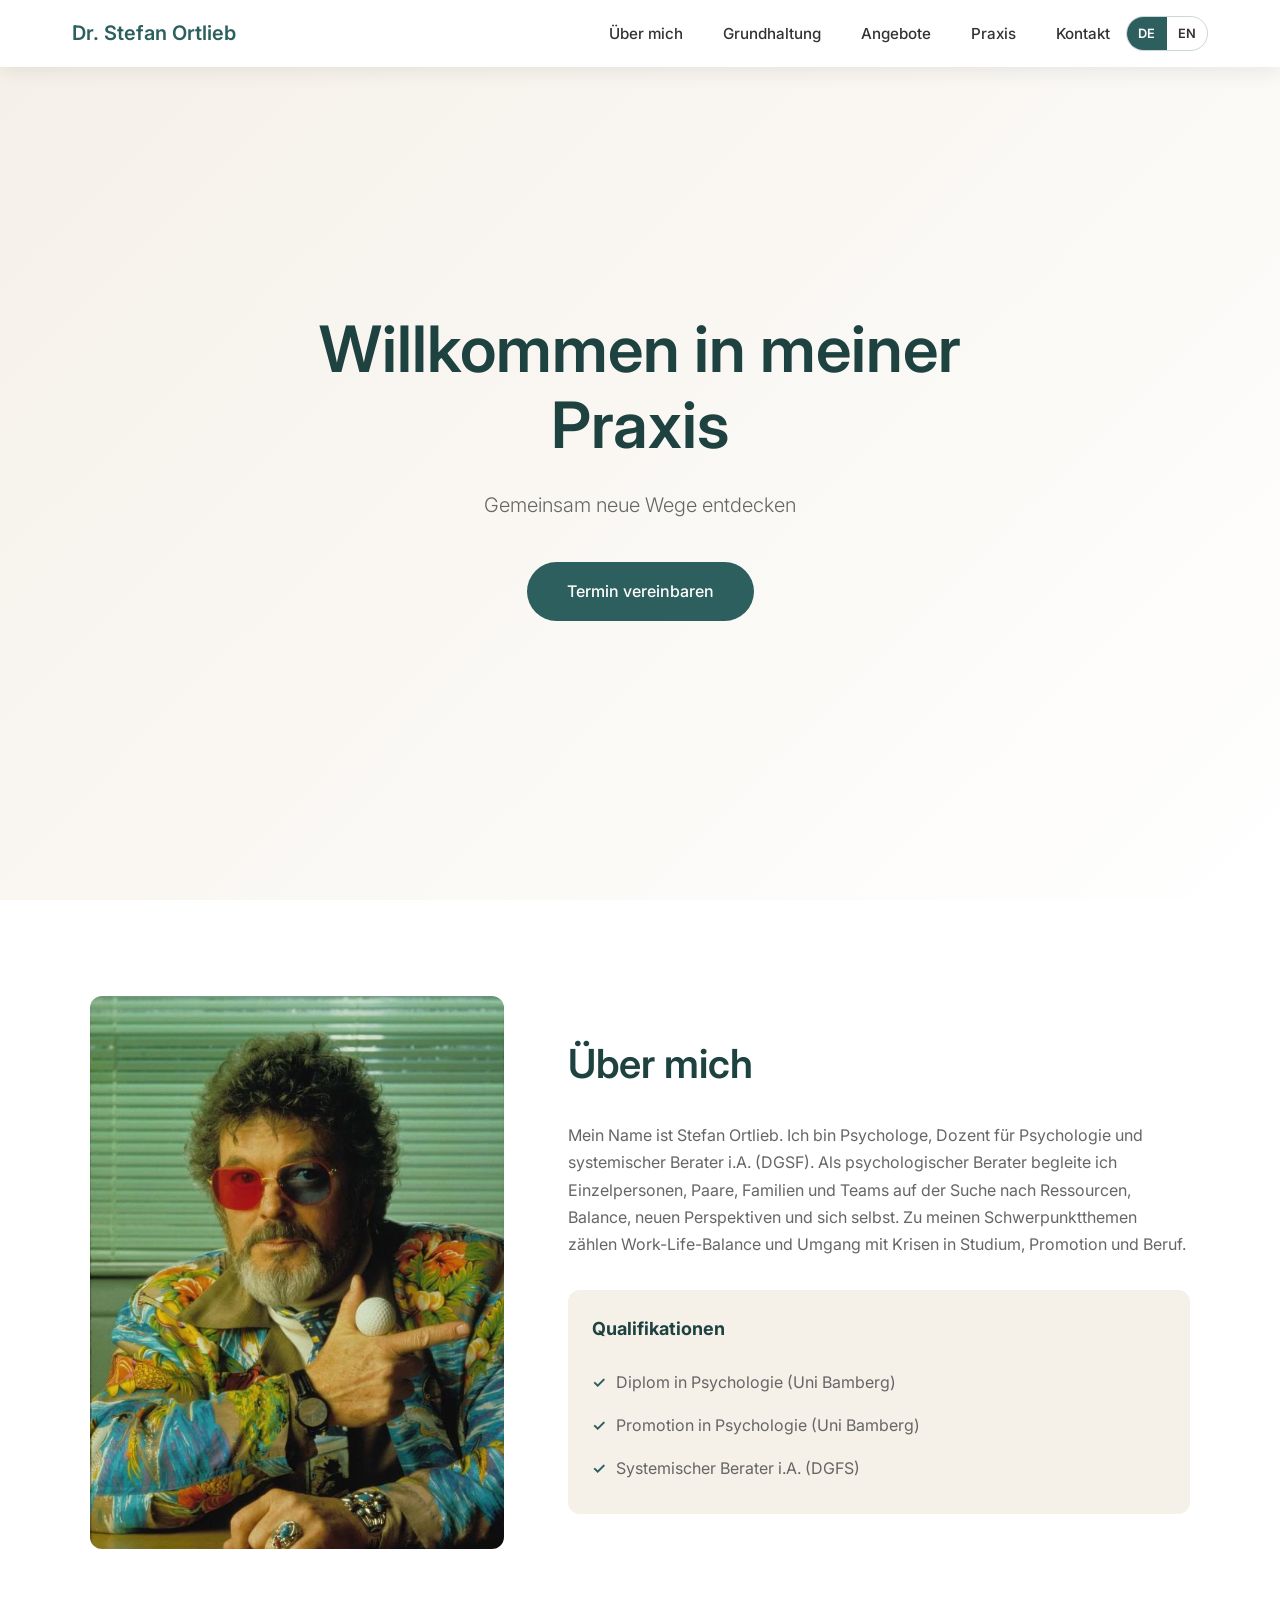
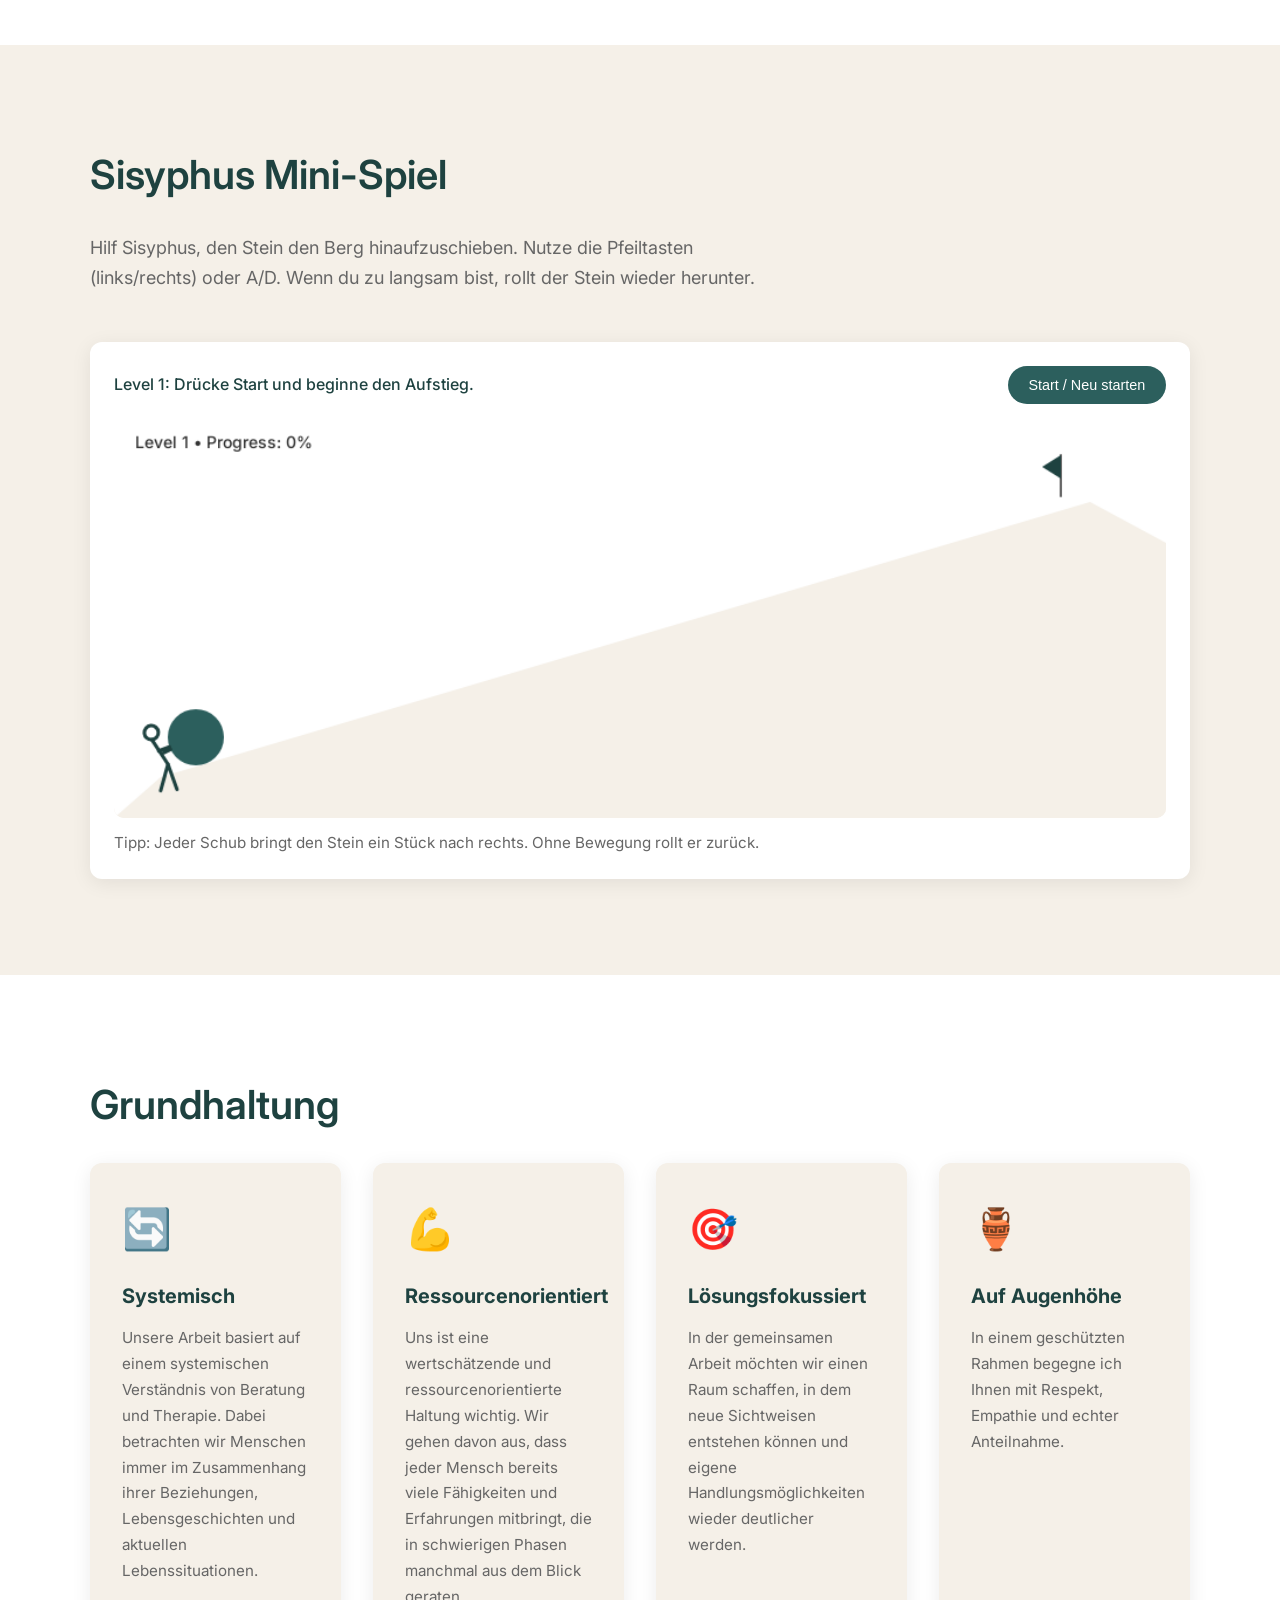
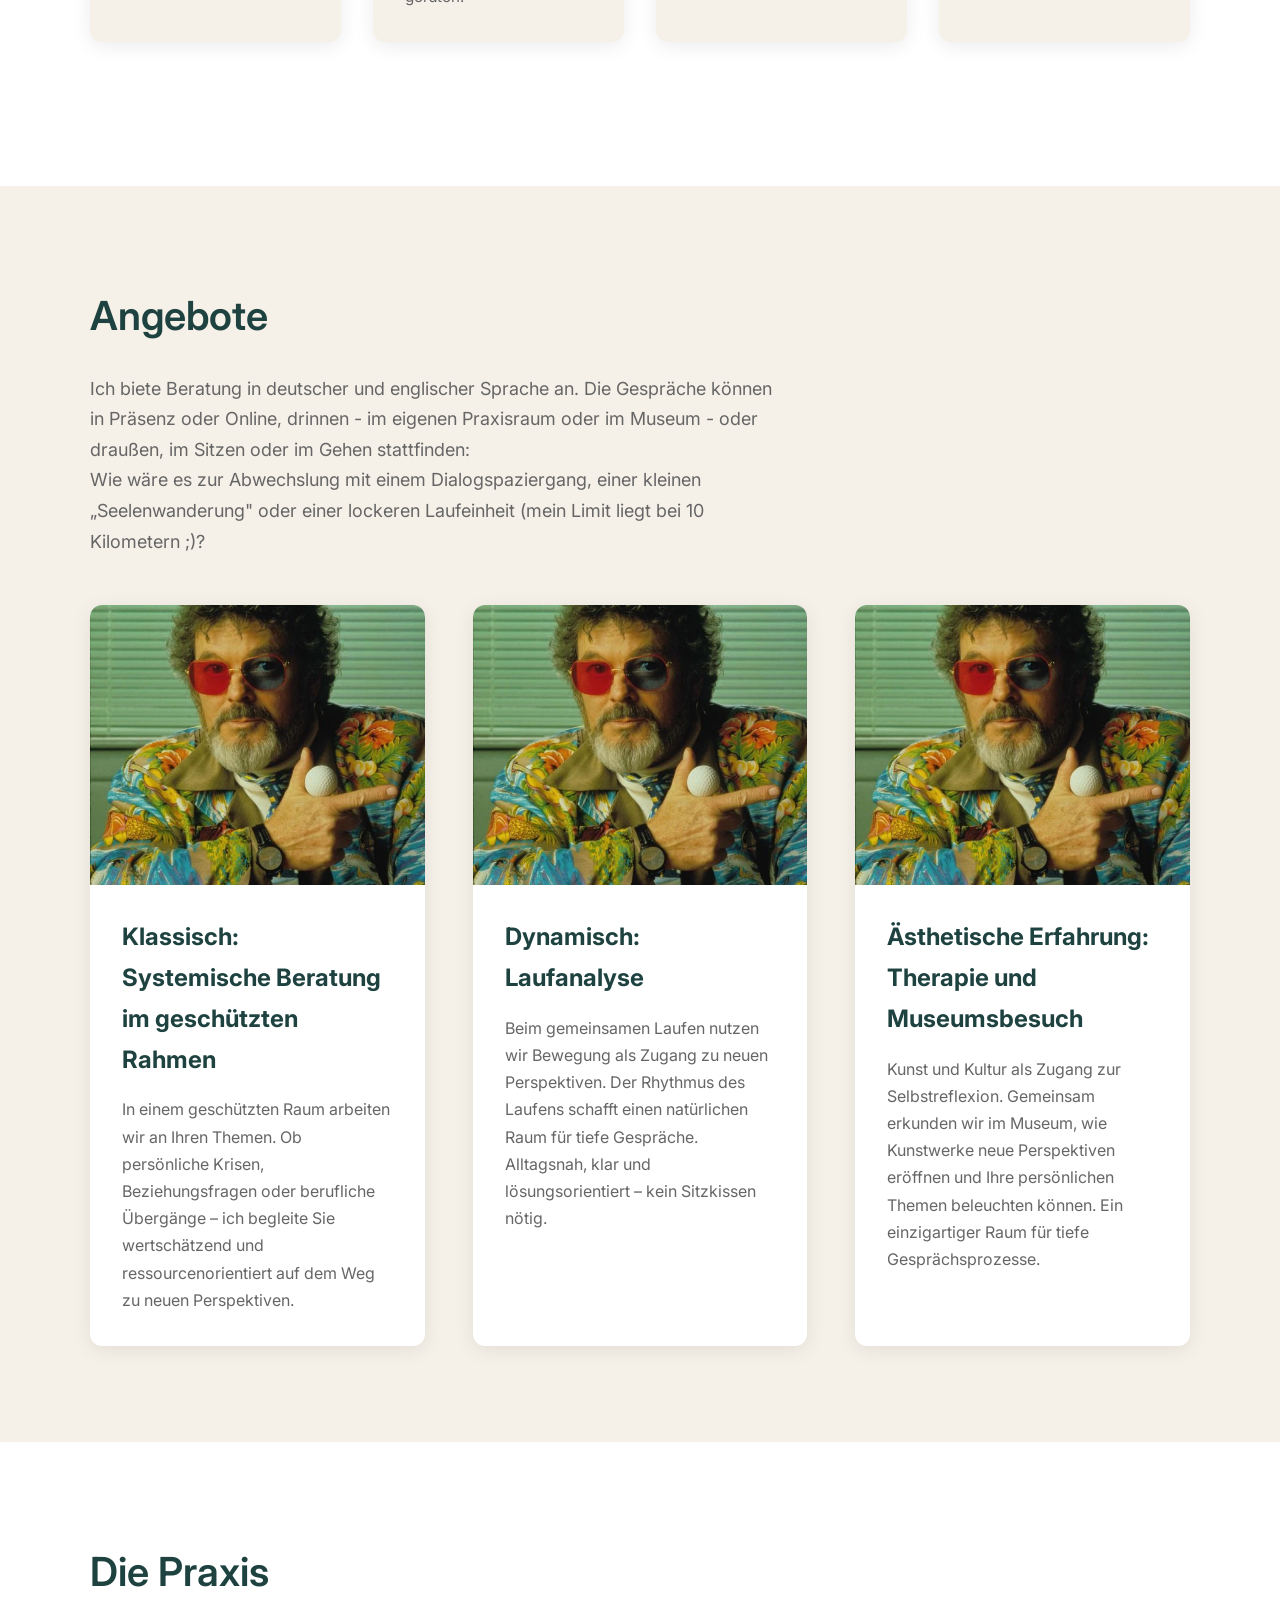
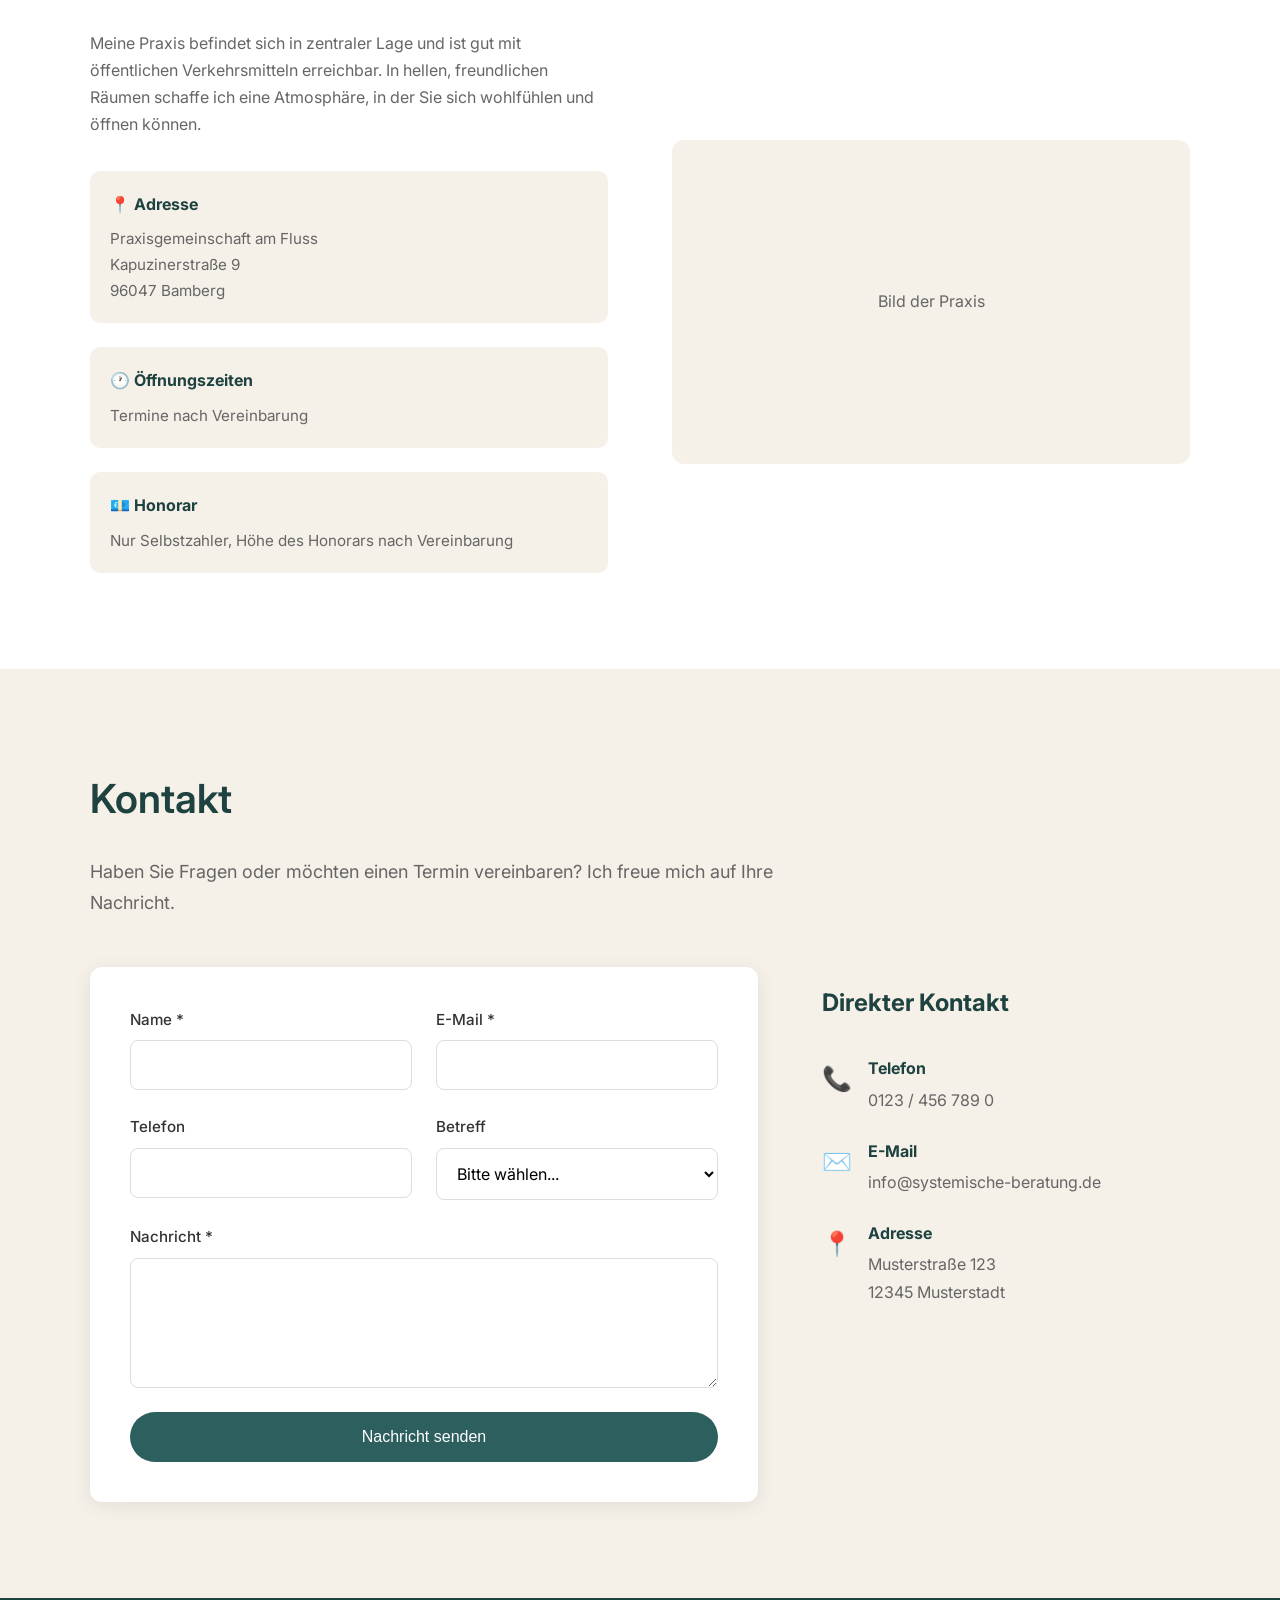
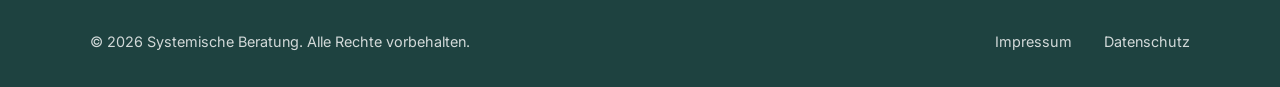
==== commit dd3d68fb: "Fixed navigation bar" ====
--- a/index.html
+++ b/index.html
@@ -16,7 +16,8 @@
             <a href="#home" class="logo">Dr. Stefan Ortlieb</a>
             <div class="nav-actions">
                 <ul class="nav-menu">
-                    <li><a href="#therapieansatz">Systemische Beratung</a></li>
+                    <li><a href="#about">Über mich</a></li>
+                    <li><a href="#therapieansatz">Grundhaltung</a></li>
                     <li><a href="#angebote">Angebote</a></li>
                     <li><a href="#praxis">Praxis</a></li>
                     <li><a href="#kontakt">Kontakt</a></li>
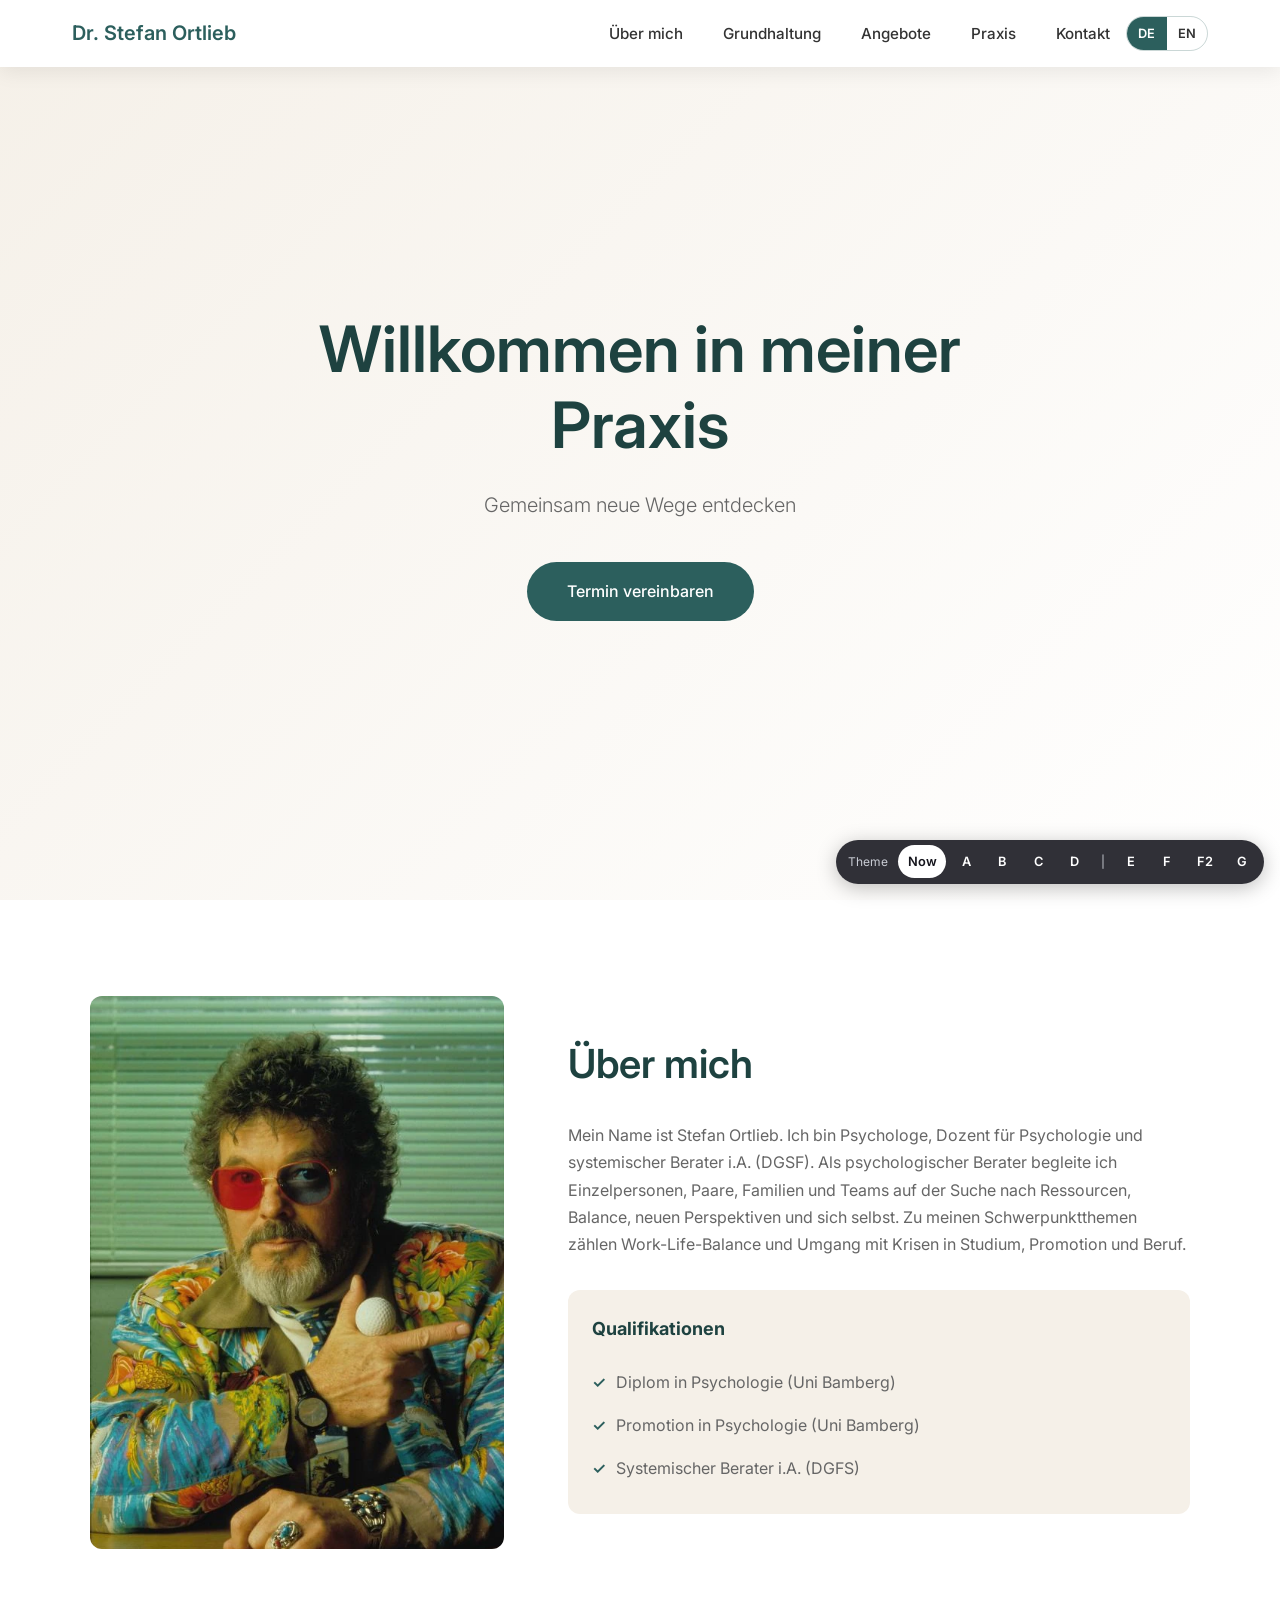
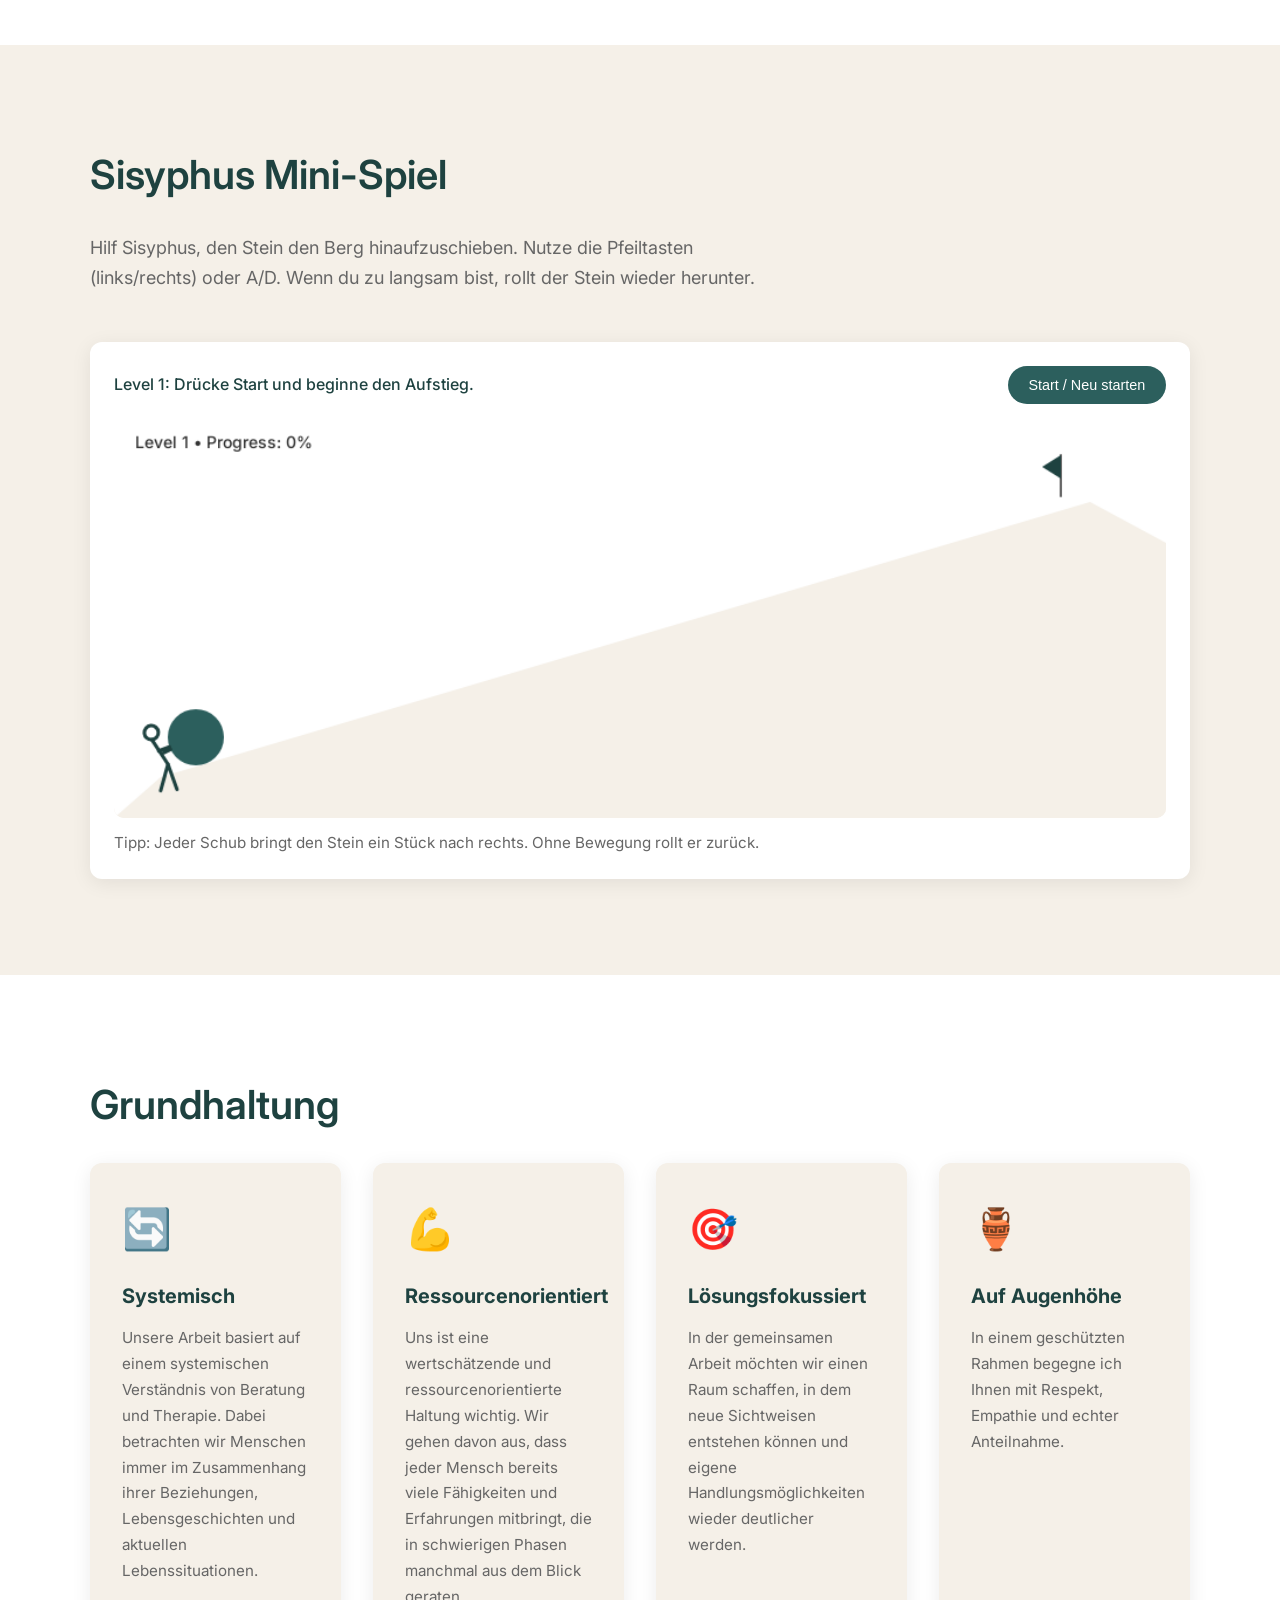
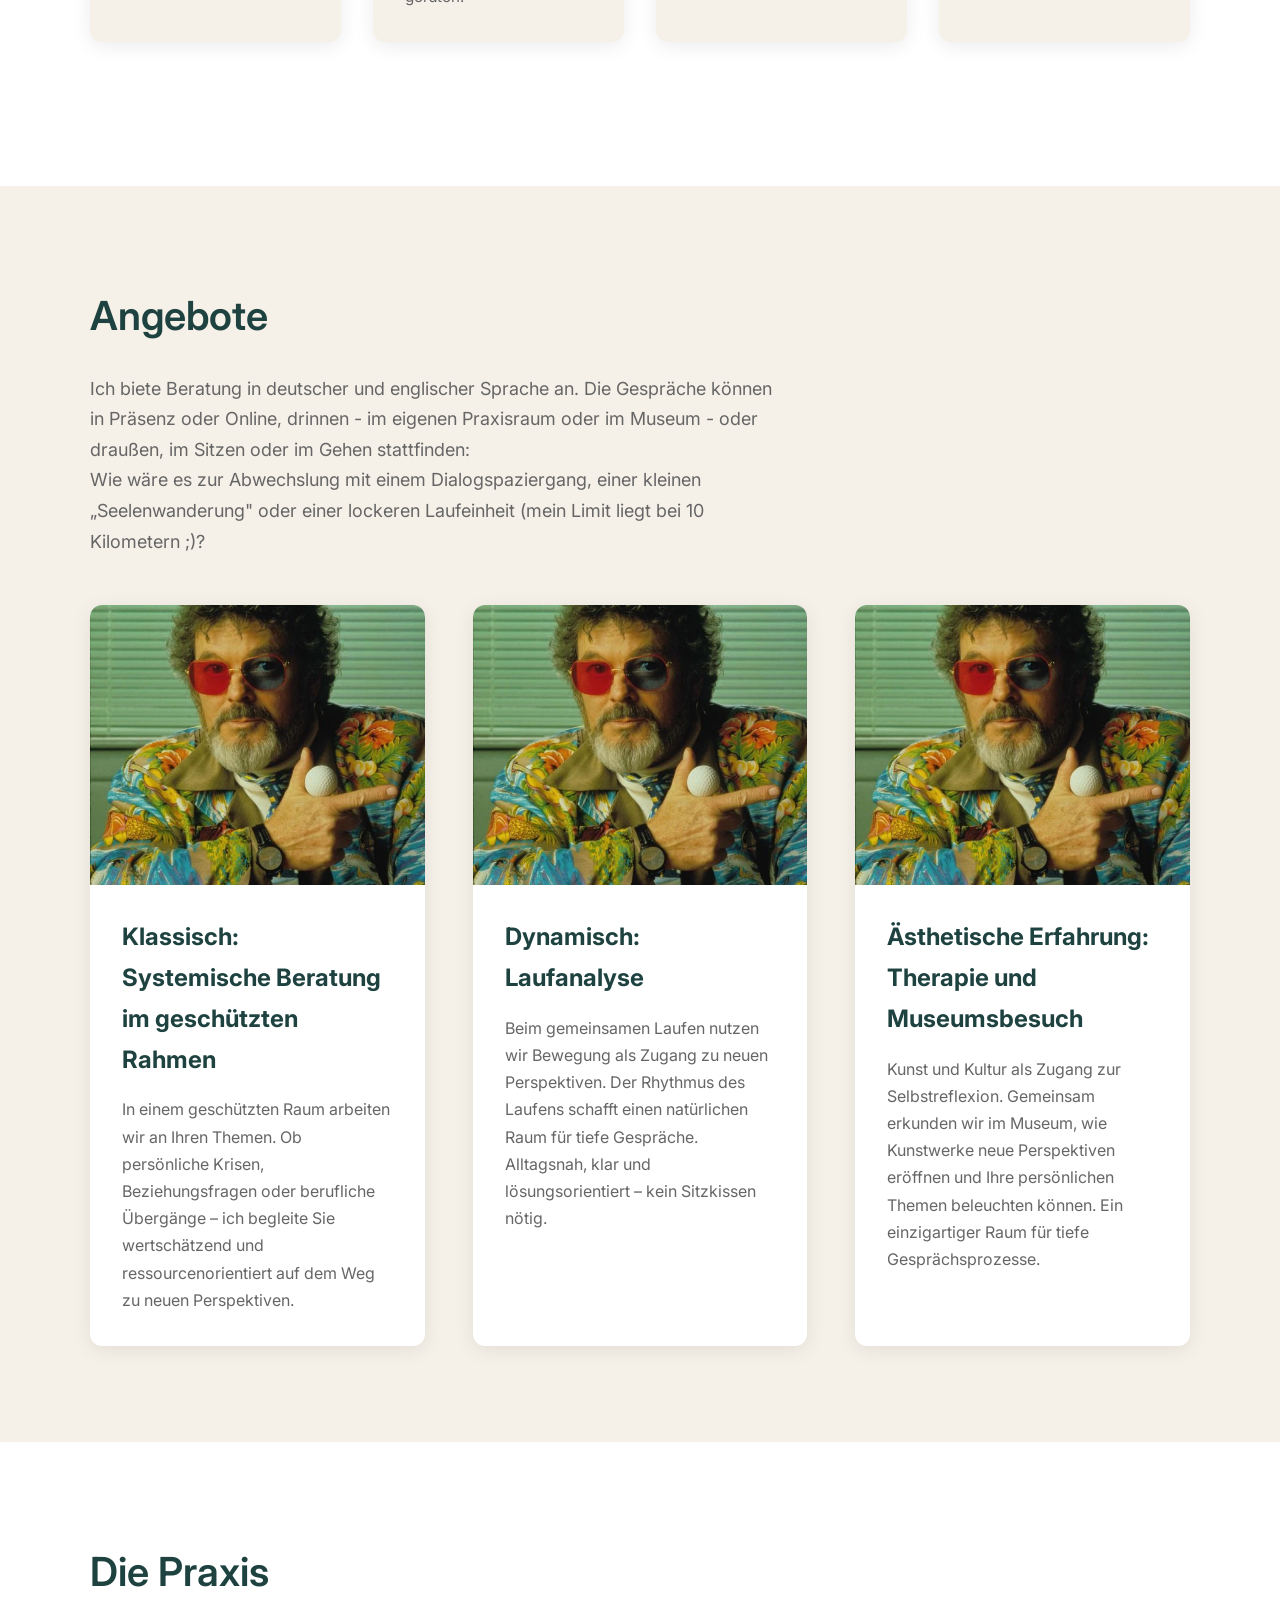
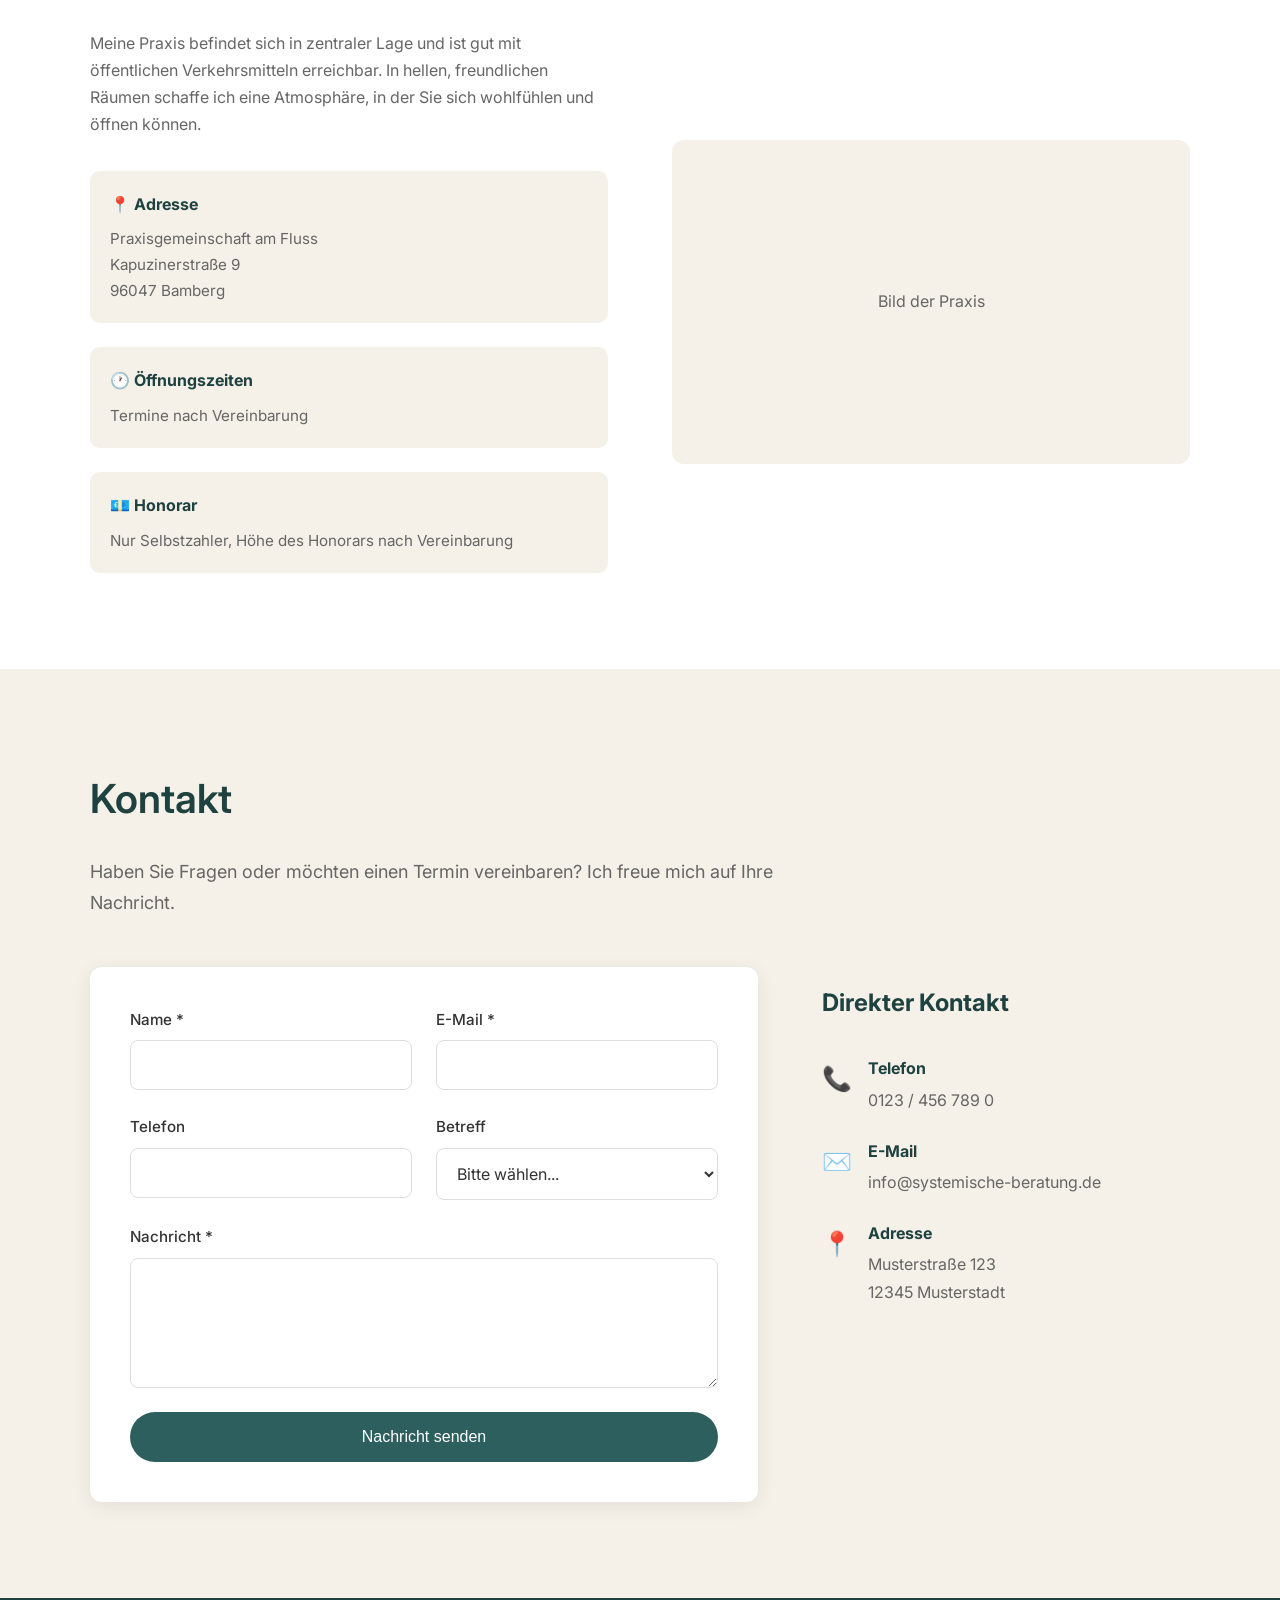
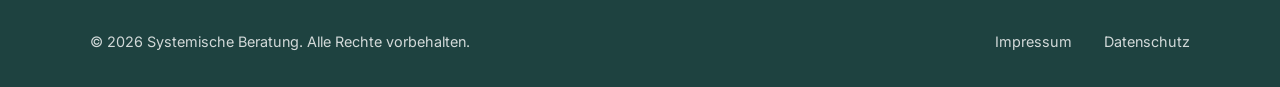
==== commit 779ded48: "Add poster-inspired color theme previews with switcher Move hardcoded colors into CSS variables and " ====
--- a/index.html
+++ b/index.html
@@ -5,6 +5,7 @@
     <meta name="viewport" content="width=device-width, initial-scale=1.0">
     <title>Systemische Beratung | Ihr Weg zu neuen Perspektiven</title>
     <link rel="stylesheet" href="style.css">
+    <script src="theme-preview.js"></script> <!-- THEME PREVIEW (temporary) -->
     <link rel="preconnect" href="https://fonts.googleapis.com">
     <link rel="preconnect" href="https://fonts.gstatic.com" crossorigin>
     <link href="https://fonts.googleapis.com/css2?family=Inter:wght@300;400;500;600&display=swap" rel="stylesheet">
--- a/style.css
+++ b/style.css
@@ -13,6 +13,44 @@
     --text: #333333;
     --text-light: #666666;
     --white: #ffffff;
+    --bg: var(--white);
+    --surface: var(--white);
+    --input-border: #ddd;
+    --heading-font: inherit;
+    --accent: var(--primary);
+    --accent-text: var(--white);
+    --line: rgba(44, 95, 93, 0.2);
+    --line-strong: rgba(44, 95, 93, 0.25);
+    --focus-ring: rgba(44, 95, 93, 0.1);
+    --nav-bg: var(--white);
+    --nav-bg-scrolled: rgba(255, 255, 255, 0.98);
+    --nav-text: var(--text);
+    --nav-accent: var(--primary);
+    --nav-active-text: var(--white);
+    --nav-hover-bg: var(--secondary);
+    --nav-line: var(--line-strong);
+    --logo: var(--primary);
+    --hero-bg: linear-gradient(135deg, var(--secondary) 0%, var(--white) 100%);
+    --hero-title: var(--primary-dark);
+    --hero-text: var(--text-light);
+    --btn-bg: var(--primary);
+    --btn-bg-hover: var(--primary-light);
+    --btn-text: var(--white);
+    --hero-btn-bg: var(--btn-bg);
+    --hero-btn-bg-hover: var(--btn-bg-hover);
+    --hero-btn-text: var(--btn-text);
+    --footer-bg: var(--primary-dark);
+    --footer-text: var(--white);
+    --overlay: rgba(30, 66, 64, 0.72);
+    --flash-rgb: 140, 30, 30;
+    --success-bg: #d4edda;
+    --success-text: #155724;
+    --game-bg: var(--surface);
+    --game-hill: var(--secondary);
+    --game-boulder: var(--primary);
+    --game-figure: var(--primary-dark);
+    --game-detail: var(--text-light);
+    --game-text: var(--text);
     --shadow: 0 4px 20px rgba(0, 0, 0, 0.08);
     --shadow-hover: 0 8px 30px rgba(0, 0, 0, 0.12);
     --transition: all 0.3s ease;
@@ -27,7 +65,7 @@
     font-weight: 400;
     line-height: 1.7;
     color: var(--text);
-    background-color: var(--white);
+    background-color: var(--bg);
 }
 
 /* Navigation */
@@ -36,7 +74,7 @@
     top: 0;
     left: 0;
     right: 0;
-    background: var(--white);
+    background: var(--nav-bg);
     box-shadow: var(--shadow);
     z-index: 1000;
     padding: 1rem 0;
@@ -60,7 +98,8 @@
 .logo {
     font-size: 1.25rem;
     font-weight: 600;
-    color: var(--primary);
+    font-family: var(--heading-font);
+    color: var(--logo);
     text-decoration: none;
 }
 
@@ -72,14 +111,14 @@
 
 .lang-switch {
     display: inline-flex;
-    border: 1px solid rgba(44, 95, 93, 0.25);
+    border: 1px solid var(--nav-line);
     border-radius: 999px;
     overflow: hidden;
 }
 
 .lang-link {
     text-decoration: none;
-    color: var(--text);
+    color: var(--nav-text);
     font-weight: 600;
     font-size: 0.8rem;
     padding: 0.35rem 0.7rem;
@@ -87,17 +126,17 @@
 }
 
 .lang-link:hover {
-    background: var(--secondary);
+    background: var(--nav-hover-bg);
 }
 
 .lang-link.active {
-    background: var(--primary);
-    color: var(--white);
+    background: var(--nav-accent);
+    color: var(--nav-active-text);
 }
 
 .nav-menu a {
     text-decoration: none;
-    color: var(--text);
+    color: var(--nav-text);
     font-weight: 500;
     font-size: 0.95rem;
     transition: var(--transition);
@@ -111,12 +150,12 @@
     left: 0;
     width: 0;
     height: 2px;
-    background: var(--primary);
+    background: var(--nav-accent);
     transition: var(--transition);
 }
 
 .nav-menu a:hover {
-    color: var(--primary);
+    color: var(--nav-accent);
 }
 
 .nav-menu a:hover::after {
@@ -137,7 +176,7 @@
     display: block;
     width: 25px;
     height: 2px;
-    background: var(--text);
+    background: var(--nav-text);
     transition: var(--transition);
 }
 
@@ -147,7 +186,7 @@
     display: flex;
     align-items: center;
     justify-content: center;
-    background: linear-gradient(135deg, var(--secondary) 0%, var(--white) 100%);
+    background: var(--hero-bg);
     padding: 6rem 2rem 4rem;
     text-align: center;
 }
@@ -157,24 +196,25 @@
 }
 
 .hero h1 {
+    font-family: var(--heading-font);
     font-size: clamp(2.5rem, 5vw, 4rem);
     font-weight: 600;
-    color: var(--primary-dark);
+    color: var(--hero-title);
     margin-bottom: 1.5rem;
     line-height: 1.2;
 }
 
 .hero-subtitle {
     font-size: 1.25rem;
-    color: var(--text-light);
+    color: var(--hero-text);
     margin-bottom: 2.5rem;
     font-weight: 300;
 }
 
 .btn-primary {
     display: inline-block;
-    background: var(--primary);
-    color: var(--white);
+    background: var(--btn-bg);
+    color: var(--btn-text);
     padding: 1rem 2.5rem;
     border-radius: 50px;
     text-decoration: none;
@@ -186,9 +226,18 @@
 }
 
 .btn-primary:hover {
-    background: var(--primary-light);
+    background: var(--btn-bg-hover);
     transform: translateY(-2px);
     box-shadow: var(--shadow-hover);
+}
+
+.hero .btn-primary {
+    background: var(--hero-btn-bg);
+    color: var(--hero-btn-text);
+}
+
+.hero .btn-primary:hover {
+    background: var(--hero-btn-bg-hover);
 }
 
 /* Sections */
@@ -202,6 +251,7 @@
 }
 
 .section h2 {
+    font-family: var(--heading-font);
     font-size: 2.5rem;
     color: var(--primary-dark);
     margin-bottom: 1.5rem;
@@ -217,7 +267,7 @@
 
 /* About Section */
 .about {
-    background: var(--white);
+    background: var(--bg);
 }
 
 .about-grid {
@@ -283,13 +333,13 @@
     content: '✓';
     position: absolute;
     left: 0;
-    color: var(--primary);
+    color: var(--accent);
     font-weight: 600;
 }
 
 /* Therapie Section */
 .therapie {
-    background: var(--white);
+    background: var(--bg);
 }
 
 .therapie .section-intro {
@@ -334,19 +384,19 @@
 }
 
 .tag {
-    background: var(--white);
+    background: var(--surface);
     color: var(--text);
     padding: 0.5rem 1.25rem;
     border-radius: 25px;
     font-size: 0.9rem;
-    border: 1px solid rgba(44, 95, 93, 0.2);
+    border: 1px solid var(--line);
     transition: var(--transition);
 }
 
 .tag:hover {
-    background: var(--primary);
-    color: var(--white);
-    border-color: var(--primary);
+    background: var(--accent);
+    color: var(--accent-text);
+    border-color: var(--accent);
 }
 
 /* Angebote Section */
@@ -362,7 +412,7 @@
 }
 
 .offer-card {
-    background: var(--white);
+    background: var(--surface);
     border-radius: 12px;
     overflow: hidden;
     box-shadow: var(--shadow);
@@ -409,7 +459,7 @@
 
 /* Praxis Section */
 .praxis {
-    background: var(--white);
+    background: var(--bg);
 }
 
 .praxis-grid {
@@ -462,7 +512,7 @@
     display: grid;
     grid-template-columns: 1fr 1fr;
     gap: 1.5rem;
-    background: var(--white);
+    background: var(--surface);
     padding: 2.5rem;
     border-radius: 12px;
     box-shadow: var(--shadow);
@@ -488,12 +538,13 @@
 .form-group select,
 .form-group textarea {
     padding: 0.875rem 1rem;
-    border: 1px solid #ddd;
+    border: 1px solid var(--input-border);
+    color: var(--text);
     border-radius: 8px;
     font-family: inherit;
     font-size: 1rem;
     transition: var(--transition);
-    background: var(--white);
+    background: var(--surface);
 }
 
 .form-group input:focus,
@@ -501,7 +552,7 @@
 .form-group textarea:focus {
     outline: none;
     border-color: var(--primary);
-    box-shadow: 0 0 0 3px rgba(44, 95, 93, 0.1);
+    box-shadow: 0 0 0 3px var(--focus-ring);
 }
 
 .form-group textarea {
@@ -549,7 +600,7 @@
 
 .game-shell {
     position: relative;
-    background: var(--white);
+    background: var(--surface);
     border-radius: 12px;
     padding: 1.5rem;
     box-shadow: var(--shadow);
@@ -579,7 +630,7 @@
     width: 100%;
     height: auto;
     border-radius: 10px;
-    background: linear-gradient(180deg, var(--white) 0%, var(--secondary) 100%);
+    background: linear-gradient(180deg, var(--surface) 0%, var(--secondary) 100%);
 }
 
 .game-overlay {
@@ -592,7 +643,7 @@
     gap: 1rem;
     padding: 1.5rem;
     border-radius: 12px;
-    background: rgba(30, 66, 64, 0.72);
+    background: var(--overlay);
     color: var(--white);
     font-size: clamp(1.6rem, 4vw, 2.4rem);
     font-weight: 600;
@@ -625,8 +676,8 @@
 
 /* Footer */
 .footer {
-    background: var(--primary-dark);
-    color: var(--white);
+    background: var(--footer-bg);
+    color: var(--footer-text);
     padding: 2rem;
 }
 
@@ -649,7 +700,7 @@
 }
 
 .footer-links a {
-    color: var(--white);
+    color: var(--footer-text);
     text-decoration: none;
     font-size: 0.9rem;
     opacity: 0.8;
@@ -699,7 +750,7 @@
         top: 70px;
         left: 0;
         right: 0;
-        background: var(--white);
+        background: var(--nav-bg);
         flex-direction: column;
         padding: 2rem;
         gap: 1.5rem;
@@ -782,8 +833,8 @@
 
 /* Success Message */
 .success-message {
-    background: #d4edda;
-    color: #155724;
+    background: var(--success-bg);
+    color: var(--success-text);
     padding: 1rem;
     border-radius: 8px;
     text-align: center;
@@ -795,3 +846,369 @@
         grid-column: span 1;
     }
 }
+
+/* ==========================================================================
+   THEME PREVIEW (temporary) — remove after choosing a palette.
+   Activated via ?theme=a|b|c|d (see theme-preview.js).
+   Poster palette: navy #2f3e6b, mint #93d3c1, rose #d4868a, mauve #6b4a68
+   ========================================================================== */
+
+/* A — Quiet swap: navy primary, pale mint sections, rose accents */
+:root[data-theme="a"],
+:root[data-theme="d"] {
+    --primary: #2f3e6b;
+    --primary-light: #45588f;
+    --primary-dark: #1f2a4d;
+    --secondary: #e6f4ef;
+    --text: #2b2f3a;
+    --text-light: #5b6070;
+    --accent: #b0555d;
+    --line: rgba(47, 62, 107, 0.18);
+    --line-strong: rgba(47, 62, 107, 0.25);
+    --focus-ring: rgba(47, 62, 107, 0.12);
+    --overlay: rgba(31, 42, 77, 0.78);
+    --flash-rgb: 176, 85, 93;
+    --success-bg: #e6f4ef;
+    --success-text: #1f5c4d;
+}
+
+/* B — Poster-faithful: navy hero & nav, strong mint sections, rose buttons */
+:root[data-theme="b"] {
+    --primary: #2f3e6b;
+    --primary-light: #45588f;
+    --primary-dark: #1f2a4d;
+    --secondary: #a8dccd;
+    --text: #22283a;
+    --text-light: #3f4658;
+    --accent: #b0555d;
+    --line: rgba(47, 62, 107, 0.18);
+    --line-strong: rgba(47, 62, 107, 0.25);
+    --focus-ring: rgba(47, 62, 107, 0.12);
+    --nav-bg: #1f2a4d;
+    --nav-bg-scrolled: rgba(31, 42, 77, 0.97);
+    --nav-text: #f2f4f8;
+    --nav-accent: #93d3c1;
+    --nav-active-text: #1f2a4d;
+    --nav-hover-bg: rgba(255, 255, 255, 0.12);
+    --nav-line: rgba(255, 255, 255, 0.3);
+    --logo: #93d3c1;
+    --hero-bg: linear-gradient(160deg, #2f3e6b 0%, #1f2a4d 100%);
+    --hero-title: #ffffff;
+    --hero-text: #93d3c1;
+    --btn-bg: #b0555d;
+    --btn-bg-hover: #c2666e;
+    --footer-bg: #1f2a4d;
+    --overlay: rgba(31, 42, 77, 0.8);
+    --flash-rgb: 176, 85, 93;
+    --success-bg: #e6f4ef;
+    --success-text: #1f5c4d;
+}
+
+/* C — Soft & mint-led: mint atmosphere and buttons, navy text, almost no rose */
+:root[data-theme="c"] {
+    --primary: #347a6b;
+    --primary-light: #4a9483;
+    --primary-dark: #1f2a4d;
+    --secondary: #dcefe8;
+    --text: #2b2f3a;
+    --text-light: #56606a;
+    --accent: #347a6b;
+    --line: rgba(52, 122, 107, 0.22);
+    --line-strong: rgba(52, 122, 107, 0.3);
+    --focus-ring: rgba(52, 122, 107, 0.15);
+    --logo: #1f2a4d;
+    --hero-bg: linear-gradient(135deg, #cdeae0 0%, #f4faf8 100%);
+    --btn-bg: #93d3c1;
+    --btn-bg-hover: #a9ddce;
+    --btn-text: #1f2a4d;
+    --footer-bg: #93d3c1;
+    --footer-text: #1f2a4d;
+    --overlay: rgba(31, 42, 77, 0.72);
+    --flash-rgb: 176, 85, 93;
+    --success-bg: #dcefe8;
+    --success-text: #1f5c4d;
+}
+
+/* D — Painted hero: A everywhere, plus the painting's navy → mauve → rose sky */
+:root[data-theme="d"] {
+    --hero-bg: linear-gradient(160deg, #2f3e6b 0%, #6b4a68 55%, #d4868a 100%);
+    --hero-title: #ffffff;
+    --hero-text: #f6e3e2;
+    --hero-btn-bg: #93d3c1;
+    --hero-btn-bg-hover: #aadfcf;
+    --hero-btn-text: #1f2a4d;
+}
+
+/* ---- Round 2: poster-led options ---- */
+
+/* E — Night (dark): the painting's night sky as the page, rose as the glow, mint as the band */
+:root[data-theme="e"] {
+    --primary: #e0949a;
+    --primary-light: #eaa9ad;
+    --primary-dark: #f3c9c4;
+    --secondary: #3b2c4d;
+    --bg: #1d2548;
+    --surface: #283261;
+    --text: #ece6ee;
+    --text-light: #c3b8c8;
+    --accent: #93d3c1;
+    --accent-text: #1b2446;
+    --line: rgba(255, 255, 255, 0.15);
+    --line-strong: rgba(255, 255, 255, 0.25);
+    --focus-ring: rgba(224, 148, 154, 0.35);
+    --input-border: rgba(255, 255, 255, 0.2);
+    --shadow: 0 4px 24px rgba(0, 0, 0, 0.3);
+    --shadow-hover: 0 10px 34px rgba(0, 0, 0, 0.4);
+    --nav-bg: #161d3b;
+    --nav-bg-scrolled: rgba(22, 29, 59, 0.96);
+    --nav-text: #ece6ee;
+    --nav-accent: #e0949a;
+    --nav-active-text: #1b2446;
+    --nav-hover-bg: rgba(255, 255, 255, 0.1);
+    --nav-line: rgba(255, 255, 255, 0.25);
+    --logo: #93d3c1;
+    --hero-bg:
+        radial-gradient(ellipse 55% 40% at 50% 92%, rgba(224, 148, 154, 0.55) 0%, transparent 70%),
+        radial-gradient(ellipse 80% 55% at 50% 75%, rgba(107, 74, 104, 0.7) 0%, transparent 75%),
+        linear-gradient(180deg, #2f3e6b 0%, #1d2548 60%, #2b2447 100%);
+    --hero-title: #f7ece9;
+    --hero-text: #93d3c1;
+    --btn-bg: #e0949a;
+    --btn-bg-hover: #eaa9ad;
+    --btn-text: #1b2446;
+    --footer-bg: #93d3c1;
+    --footer-text: #1b2446;
+    --overlay: rgba(15, 20, 40, 0.82);
+    --flash-rgb: 224, 148, 154;
+    --success-bg: #93d3c1;
+    --success-text: #1b2446;
+    --game-bg: #1d2548;
+    --game-hill: #3b2c4d;
+    --game-boulder: #e0949a;
+    --game-figure: #ece6ee;
+    --game-detail: #c3b8c8;
+    --game-text: #ece6ee;
+}
+
+/* F — Poster: painted blocks + mint band, navy frame, Bodoni serif headings */
+:root[data-theme="f"],
+:root[data-theme="f2"] {
+    --primary: #2f3e6b;
+    --primary-light: #45588f;
+    --primary-dark: #1f2a4d;
+    --secondary: #93d3c1;
+    --bg: #d9f1ea;
+    --surface: #f4fbf8;
+    --text: #1f2a4d;
+    --text-light: #3e4a6b;
+    --accent: #b0555d;
+    --line: rgba(31, 42, 77, 0.2);
+    --line-strong: rgba(31, 42, 77, 0.3);
+    --focus-ring: rgba(47, 62, 107, 0.18);
+    --input-border: rgba(31, 42, 77, 0.2);
+    --heading-font: 'Bodoni Moda', 'Didot', 'Bodoni 72', serif;
+    --nav-bg: #1f2a4d;
+    --nav-bg-scrolled: rgba(31, 42, 77, 0.97);
+    --nav-text: #f2f4f8;
+    --nav-accent: #93d3c1;
+    --nav-active-text: #1f2a4d;
+    --nav-hover-bg: rgba(255, 255, 255, 0.12);
+    --nav-line: rgba(255, 255, 255, 0.3);
+    --logo: #93d3c1;
+    --hero-bg:
+        radial-gradient(ellipse 30% 35% at 22% 85%, rgba(224, 148, 154, 0.75) 0%, transparent 70%),
+        radial-gradient(ellipse 28% 32% at 78% 80%, rgba(224, 148, 154, 0.6) 0%, transparent 70%),
+        radial-gradient(ellipse 70% 60% at 50% 70%, rgba(107, 74, 104, 0.85) 0%, transparent 75%),
+        radial-gradient(ellipse 45% 30% at 65% 25%, rgba(120, 140, 190, 0.35) 0%, transparent 70%),
+        linear-gradient(180deg, #2f3e6b 0%, #34457a 45%, #4a3a5c 100%);
+    --hero-title: #f7ece9;
+    --hero-text: #93d3c1;
+    --hero-btn-bg: #93d3c1;
+    --hero-btn-bg-hover: #aadfcf;
+    --hero-btn-text: #1f2a4d;
+    --footer-bg: #1f2a4d;
+    --overlay: rgba(31, 42, 77, 0.82);
+    --flash-rgb: 212, 134, 138;
+    --success-bg: #93d3c1;
+    --success-text: #1f2a4d;
+    --game-bg: #f4fbf8;
+    --game-hill: #93d3c1;
+    --game-boulder: #6b4a68;
+    --game-figure: #1f2a4d;
+}
+
+:root[data-theme="f"] .hero h1,
+:root[data-theme="f2"] .hero h1,
+:root[data-theme="f"] .section h2,
+:root[data-theme="f2"] .section h2 {
+    font-weight: 500;
+    font-variant-caps: small-caps;
+    letter-spacing: 0.02em;
+}
+
+:root[data-theme="f"] .approach-card h3,
+:root[data-theme="f2"] .approach-card h3,
+:root[data-theme="f"] .offer-content h3,
+:root[data-theme="f2"] .offer-content h3,
+:root[data-theme="f"] .qualifications h3,
+:root[data-theme="f2"] .qualifications h3,
+:root[data-theme="f"] .contact-info h3,
+:root[data-theme="f2"] .contact-info h3 {
+    font-family: var(--heading-font);
+    font-weight: 600;
+}
+
+/* The game section becomes a piece of the painting */
+:root[data-theme="f"] .sisyphus-game,
+:root[data-theme="f2"] .sisyphus-game {
+    background:
+        radial-gradient(ellipse 50% 60% at 85% 100%, rgba(224, 148, 154, 0.45) 0%, transparent 70%),
+        linear-gradient(180deg, #2f3e6b 0%, #4a3a5c 100%);
+    --primary-dark: #f7ece9;
+    --text-light: #d8cbd8;
+}
+
+:root[data-theme="f"] .sisyphus-game .game-shell,
+:root[data-theme="f2"] .sisyphus-game .game-shell {
+    --primary-dark: #1f2a4d;
+    --text-light: #3e4a6b;
+}
+
+/* F2 — Poster, sharp: F with rectangular shapes, thin rules instead of shadows */
+:root[data-theme="f2"] {
+    --shadow: none;
+    --shadow-hover: none;
+}
+
+:root[data-theme="f2"] .lang-switch,
+:root[data-theme="f2"] .lang-link,
+:root[data-theme="f2"] .btn-primary,
+:root[data-theme="f2"] .tag,
+:root[data-theme="f2"] .image-placeholder,
+:root[data-theme="f2"] .about-photo,
+:root[data-theme="f2"] .qualifications,
+:root[data-theme="f2"] .approach-card,
+:root[data-theme="f2"] .offer-card,
+:root[data-theme="f2"] .detail-item,
+:root[data-theme="f2"] .contact-form,
+:root[data-theme="f2"] .form-group input,
+:root[data-theme="f2"] .form-group select,
+:root[data-theme="f2"] .form-group textarea,
+:root[data-theme="f2"] .game-shell,
+:root[data-theme="f2"] #sisyphusCanvas,
+:root[data-theme="f2"] .game-overlay,
+:root[data-theme="f2"] .success-message {
+    border-radius: 2px;
+}
+
+:root[data-theme="f2"] .btn-primary {
+    border: 1px solid transparent;
+    text-transform: uppercase;
+    letter-spacing: 0.12em;
+    font-size: 0.8rem;
+    font-weight: 600;
+}
+
+:root[data-theme="f2"] .btn-primary:hover {
+    transform: none;
+}
+
+:root[data-theme="f2"] .approach-card,
+:root[data-theme="f2"] .offer-card,
+:root[data-theme="f2"] .contact-form,
+:root[data-theme="f2"] .game-shell {
+    border: 1px solid var(--line-strong);
+}
+
+:root[data-theme="f2"] .approach-card:hover,
+:root[data-theme="f2"] .offer-card:hover {
+    transform: none;
+    border-color: var(--primary);
+}
+
+:root[data-theme="f2"] .section h2 {
+    padding-bottom: 0.6rem;
+    border-bottom: 1px solid var(--line-strong);
+}
+
+:root[data-theme="f2"] .sisyphus-game h2 {
+    border-bottom-color: rgba(255, 255, 255, 0.3);
+}
+
+/* G — Dusk (warm, light): blush and mauve base, navy text, mint as the cool counterpoint */
+:root[data-theme="g"] {
+    --primary: #6b4a68;
+    --primary-light: #845d80;
+    --primary-dark: #2f3e6b;
+    --secondary: #efd8d8;
+    --bg: #f8eeed;
+    --surface: #fffaf9;
+    --text: #2a2238;
+    --text-light: #5e5068;
+    --accent: #2f7f6c;
+    --line: rgba(107, 74, 104, 0.2);
+    --line-strong: rgba(107, 74, 104, 0.3);
+    --focus-ring: rgba(107, 74, 104, 0.15);
+    --input-border: rgba(107, 74, 104, 0.22);
+    --nav-bg: #fffaf9;
+    --nav-bg-scrolled: rgba(255, 250, 249, 0.97);
+    --nav-hover-bg: #efd8d8;
+    --logo: #6b4a68;
+    --hero-bg: linear-gradient(180deg, #c9a0b5 0%, #e5b1b0 50%, #f8eeed 100%);
+    --hero-title: #1f2a4d;
+    --hero-text: #4a3b52;
+    --hero-btn-bg: #2f3e6b;
+    --hero-btn-bg-hover: #45588f;
+    --footer-bg: #6b4a68;
+    --overlay: rgba(74, 52, 76, 0.82);
+    --flash-rgb: 212, 134, 138;
+    --success-bg: #d6efe7;
+    --success-text: #1f5c4d;
+    --game-bg: #fffaf9;
+    --game-hill: #efd8d8;
+    --game-boulder: #6b4a68;
+    --game-figure: #2f3e6b;
+}
+
+/* Floating theme switcher */
+.theme-switcher {
+    position: fixed;
+    right: 1rem;
+    bottom: 1rem;
+    z-index: 2000;
+    display: flex;
+    align-items: center;
+    gap: 0.25rem;
+    padding: 0.35rem;
+    background: rgba(20, 20, 28, 0.88);
+    border-radius: 999px;
+    box-shadow: 0 4px 20px rgba(0, 0, 0, 0.25);
+    font-family: 'Inter', sans-serif;
+}
+
+.theme-switcher span {
+    color: #c9ccd4;
+    font-size: 0.75rem;
+    padding: 0 0.4rem;
+}
+
+.theme-switcher a {
+    color: #ffffff;
+    text-decoration: none;
+    font-size: 0.8rem;
+    font-weight: 600;
+    min-width: 2rem;
+    padding: 0.35rem 0.6rem;
+    border-radius: 999px;
+    text-align: center;
+}
+
+.theme-switcher a:hover {
+    background: rgba(255, 255, 255, 0.15);
+}
+
+.theme-switcher a.active {
+    background: #ffffff;
+    color: #14141c;
+}
+/* ===================== END THEME PREVIEW ===================== */
